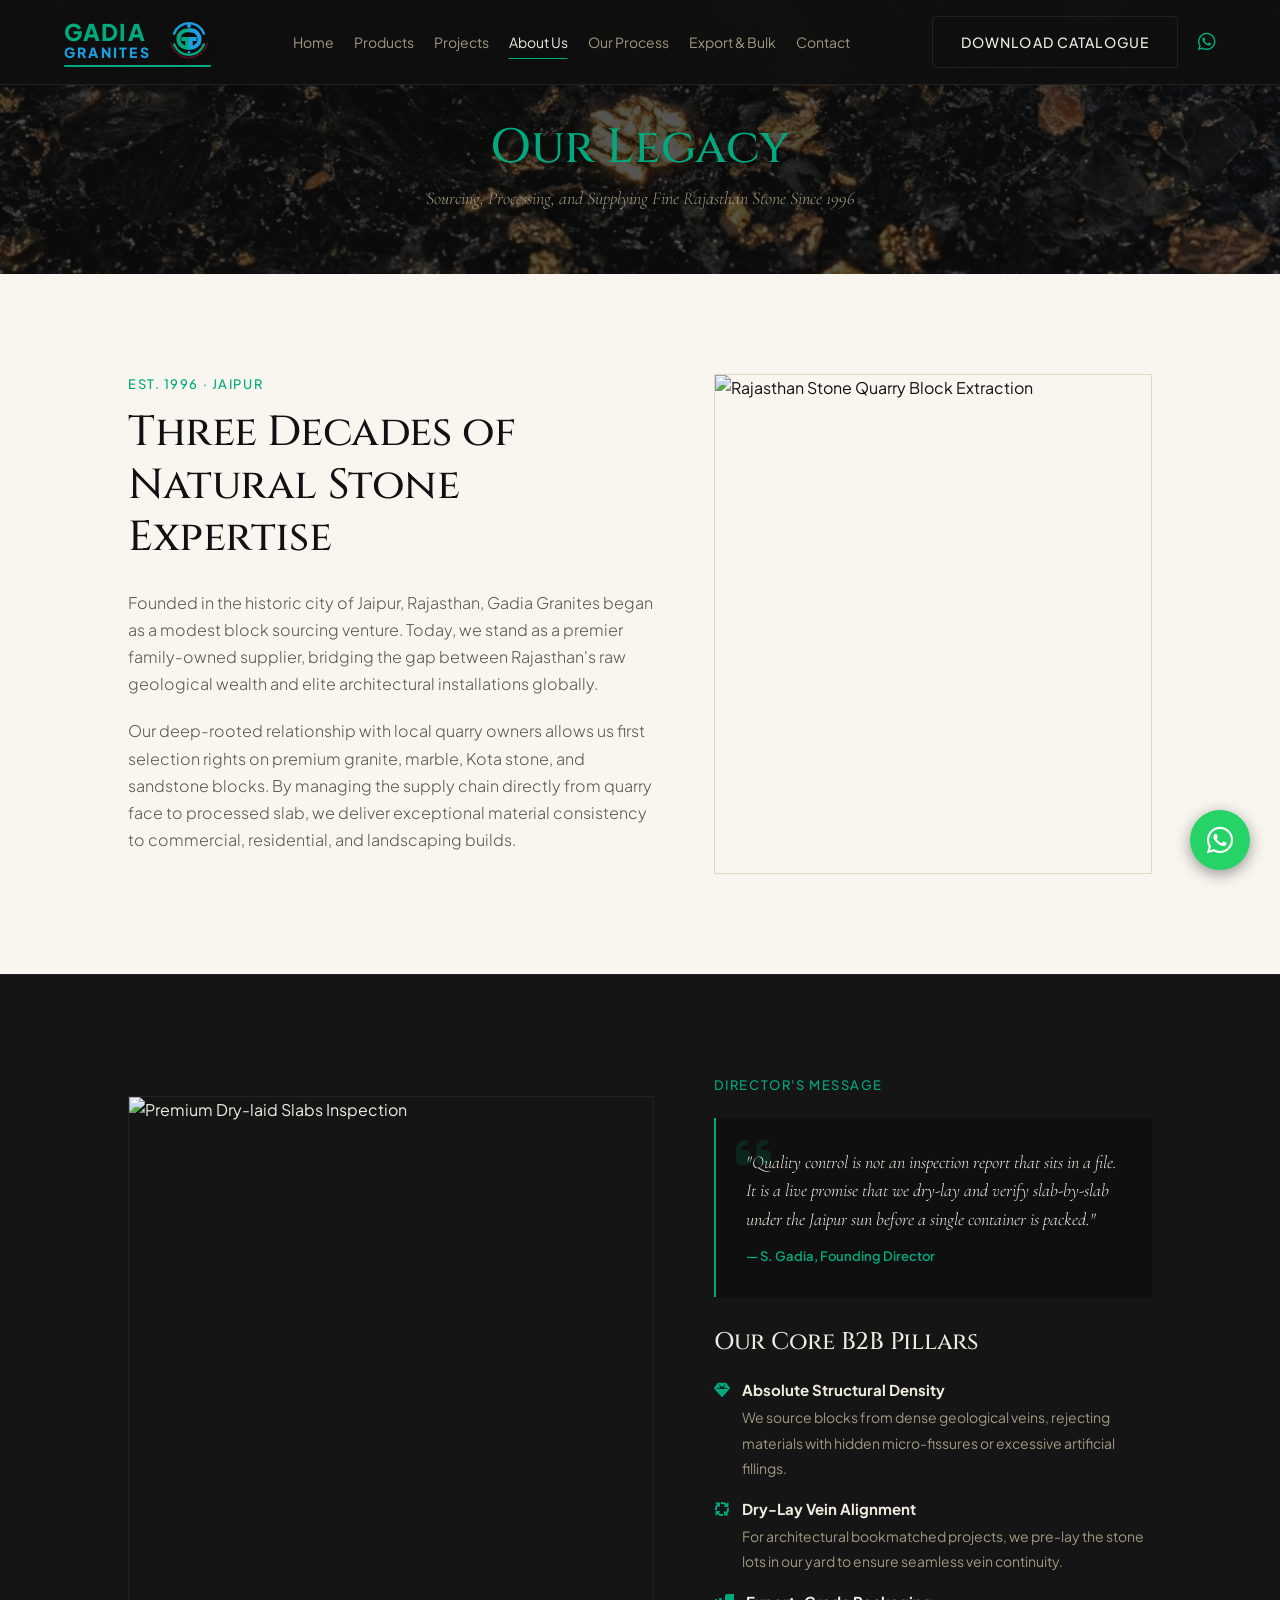
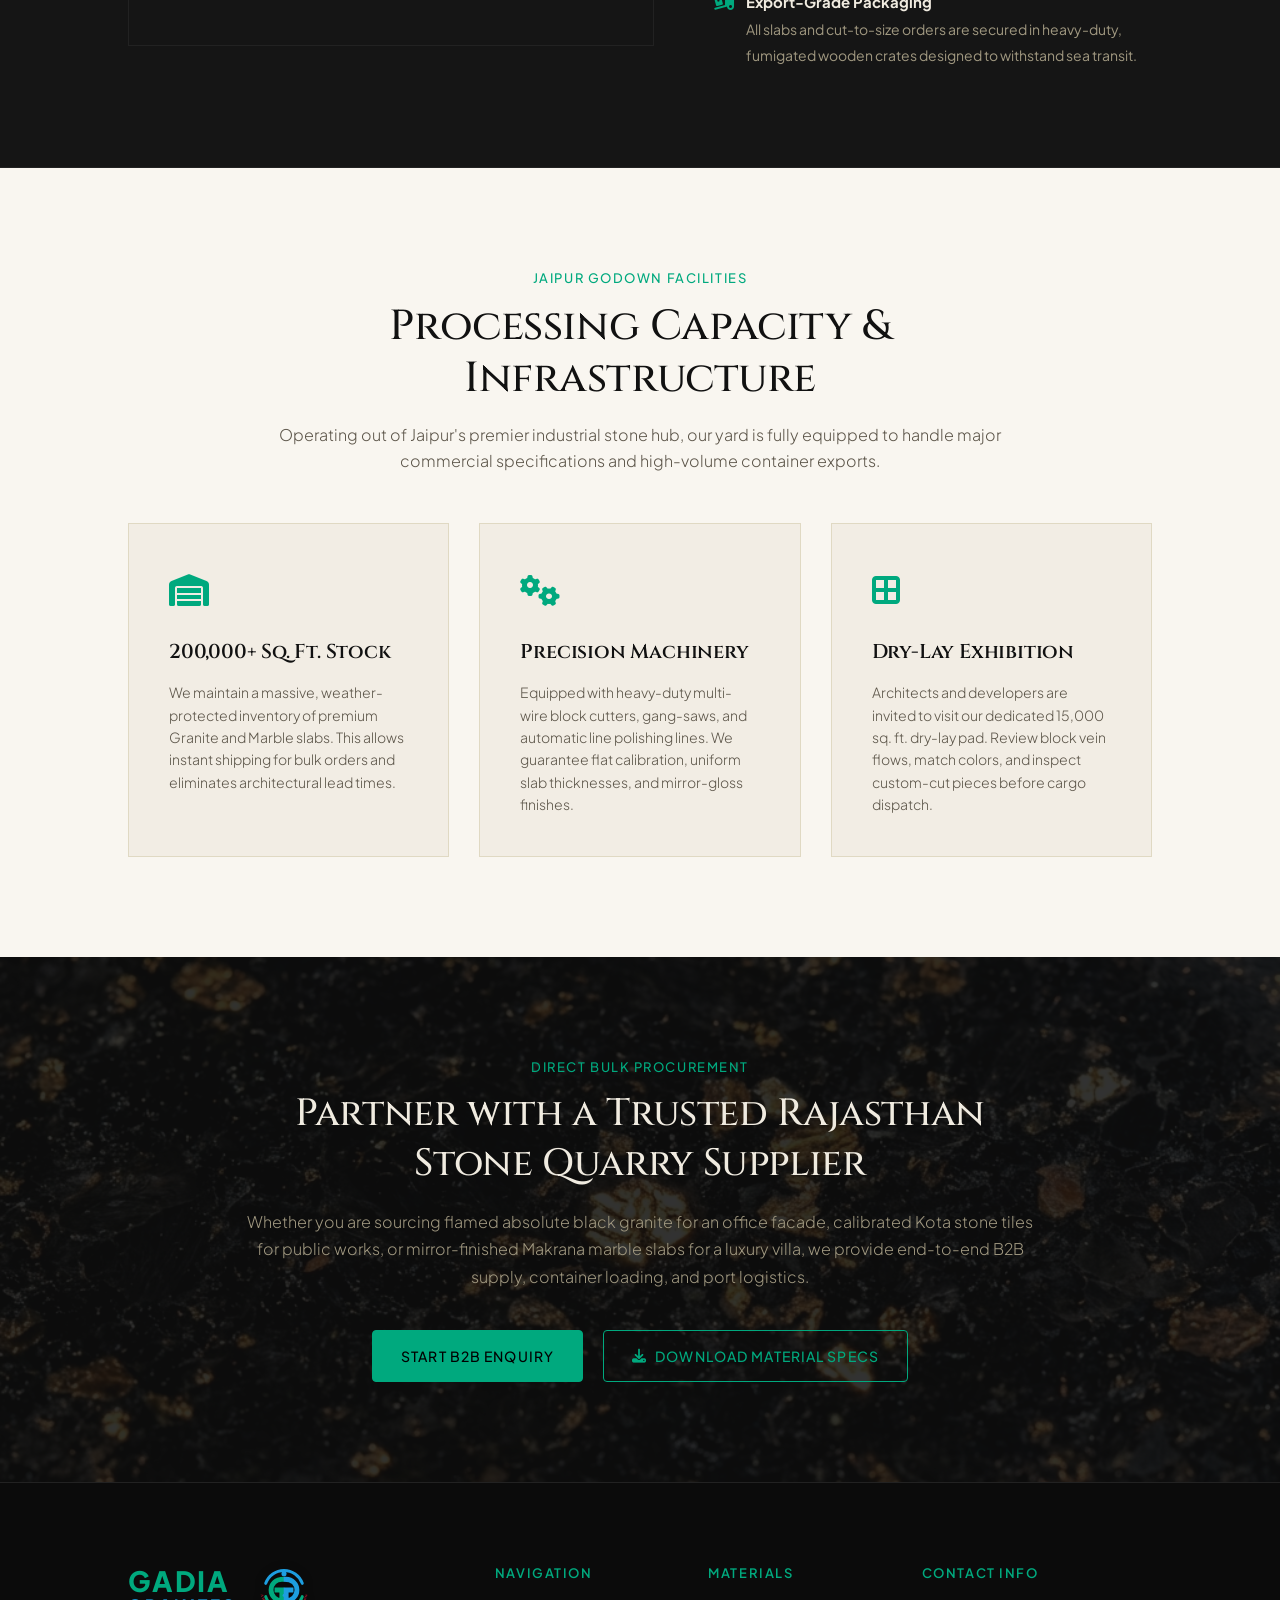
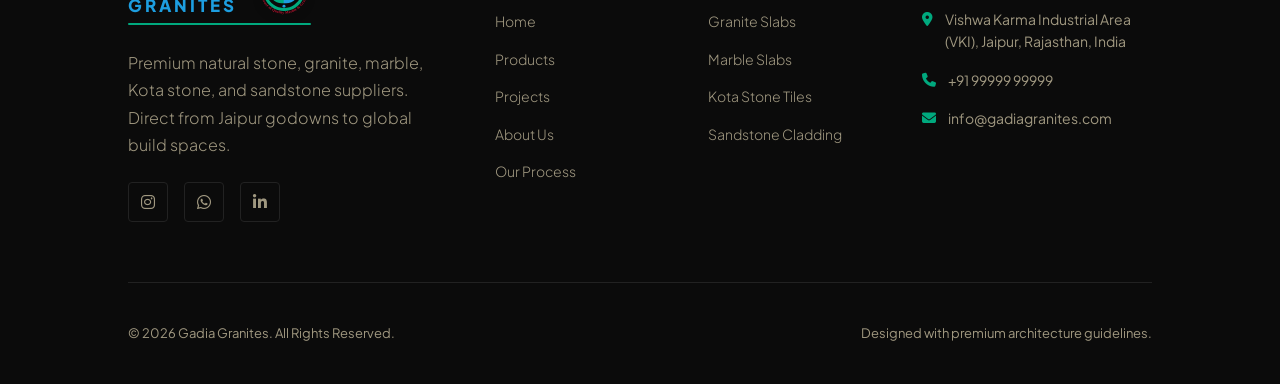
==== about.html @ 4ed7e944 "Initial commit of Gadia Granites website" ====
<!DOCTYPE html>
<html lang="en">
<head>
  <meta charset="UTF-8">
  <meta name="viewport" content="width=device-width, initial-scale=1.0">
  
  <!-- SEO Meta Tags -->
  <title>About Our Heritage & Godown Capabilities | Gadia Granites</title>
  <meta name="description" content="Established in 1996 in Jaipur, Gadia Granites is a premier natural stone supplier. Discover our core values, director's message, and extensive godown processing capabilities.">
  <meta name="keywords" content="Gadia Granites Jaipur, Rajasthan stone supplier, family owned stone business, marble godown Jaipur, stone processing gangsaw, B2B stone QC">
  
  <!-- FontAwesome for Premium Icons -->
  <link rel="stylesheet" href="https://cdnjs.cloudflare.com/ajax/libs/font-awesome/6.4.0/css/all.min.css">
  
  <!-- Custom Stylesheet -->
  <link rel="stylesheet" href="css/style-v2.css?v=6">
</head>
<body>

  <!-- ==========================================================================
     HEADER / NAVBAR
     ========================================================================== -->
  <header class="header subpage-header" id="main-header">
    <a href="index.html" class="logo-wrapper">
        <div class="logo-brand-names">
          <span class="logo-gadia">GADIA</span>
          <span class="logo-granites">GRANITES</span>
        </div>
        <img src="images/gadia-emblem.svg" alt="Gadia Granites Logo" class="logo-icon">
      </a>
    
    <nav class="nav-container">
      <ul class="nav-menu">
        <li><a href="index.html" class="nav-link">Home</a></li>
        <li><a href="products.html" class="nav-link">Products</a></li>
        <li><a href="projects.html" class="nav-link">Projects</a></li>
        <li><a href="about.html" class="nav-link active">About Us</a></li>
        <li><a href="process.html" class="nav-link">Our Process</a></li>
        <li><a href="export.html" class="nav-link">Export & Bulk</a></li>
        <li><a href="contact.html" class="nav-link">Contact</a></li>
      </ul>
    </nav>
    
    <div class="header-actions">
      <a href="assets/catalogue.pdf" download class="btn btn-ghost" id="nav-catalogue-btn">Download Catalogue</a>
      <a href="https://wa.me/919999999999?text=Hi,%20I%20have%20an%20enquiry%20about%20your%20stone%20legacy." target="_blank" class="whatsapp-header-btn" title="Chat on WhatsApp" id="nav-whatsapp-btn">
        <i class="fa-brands fa-whatsapp"></i>
      </a>
      <button class="mobile-nav-toggle" aria-label="Toggle menu" id="mobile-toggle-btn">
        <span></span>
        <span></span>
        <span></span>
      </button>
    </div>
  </header>

  <!-- Mobile Overlay Navigation -->
  <div class="mobile-nav-overlay" id="mobile-menu">
    <ul class="nav-menu">
      <li><a href="index.html" class="nav-link">Home</a></li>
      <li><a href="products.html" class="nav-link">Products</a></li>
      <li><a href="projects.html" class="nav-link">Projects</a></li>
      <li><a href="about.html" class="nav-link">About Us</a></li>
      <li><a href="process.html" class="nav-link">Our Process</a></li>
      <li><a href="export.html" class="nav-link">Export & Bulk</a></li>
      <li><a href="contact.html" class="nav-link">Contact</a></li>
      <li style="margin-top: 20px;">
        <a href="assets/catalogue.pdf" download class="btn btn-primary" style="width: auto;">Download Catalogue</a>
      </li>
    </ul>
  </div>

  <!-- ==========================================================================
     MAIN SITE BODY
     ========================================================================== -->
  <main>
    <!-- Short Hero -->
    <section class="products-hero">
      <h1>Our Legacy</h1>
      <p>Sourcing, Processing, and Supplying Fine Rajasthan Stone Since 1996</p>
    </section>

    <!-- SECTION 1: Heritage Story (Cream Theme) -->
    <div class="light-theme">
      <section class="section">
        <div class="about-grid-2col">
          <div class="reveal">
            <span class="eyebrow" style="color: var(--color-accent);">Est. 1996 · Jaipur</span>
            <h2 style="font-family: var(--font-display); font-size: 42px; font-weight: 500; margin-bottom: 24px; color: var(--color-dark-text);">Three Decades of Natural Stone Expertise</h2>
            <p style="font-size: 16px; line-height: 1.7; color: var(--color-dark-secondary-text); margin-bottom: 20px;">
              Founded in the historic city of Jaipur, Rajasthan, Gadia Granites began as a modest block sourcing venture. Today, we stand as a premier family-owned supplier, bridging the gap between Rajasthan's raw geological wealth and elite architectural installations globally.
            </p>
            <p style="font-size: 16px; line-height: 1.7; color: var(--color-dark-secondary-text); margin-bottom: 20px;">
              Our deep-rooted relationship with local quarry owners allows us first selection rights on premium granite, marble, Kota stone, and sandstone blocks. By managing the supply chain directly from quarry face to processed slab, we deliver exceptional material consistency to commercial, residential, and landscaping builds.
            </p>
          </div>
          <div class="reveal reveal-delay-2">
            <div class="about-img-container">
              <img src="https://images.unsplash.com/photo-1590069261209-f8e9b8642343?auto=format&fit=crop&w=1200&q=80" alt="Rajasthan Stone Quarry Block Extraction" class="about-hero-img">
            </div>
          </div>
        </div>
      </section>
    </div>

    <!-- SECTION 2: Director's Message & Core Values (Dark Theme) -->
    <section class="section" style="background-color: var(--color-surface); border-top: 1px solid var(--color-divider); border-bottom: 1px solid var(--color-divider);">
      <div class="about-grid-2col">
        <div class="reveal">
          <div class="about-img-container" style="border-color: var(--color-divider); height: 550px;">
            <img src="https://images.unsplash.com/photo-1600585154526-990dced4db0d?auto=format&fit=crop&w=1200&q=80" alt="Premium Dry-laid Slabs Inspection" class="about-hero-img">
          </div>
        </div>
        
        <div class="reveal reveal-delay-2" style="display: flex; flex-direction: column; justify-content: center;">
          <span class="eyebrow">Director's Message</span>
          <div class="modal-quote-card" style="background-color: var(--color-bg); border-left-color: var(--color-accent); padding: 30px; margin-top: 10px; margin-bottom: 30px;">
            <i class="fa-solid fa-quote-left" style="font-size: 40px; color: var(--color-accent); opacity: 0.15; position: absolute; top: 15px; left: 20px;"></i>
            <p class="modal-quote" style="color: var(--color-primary-text); font-size: 18px; font-family: var(--font-editorial); line-height: 1.6; margin-bottom: 12px; font-style: italic;">
              "Quality control is not an inspection report that sits in a file. It is a live promise that we dry-lay and verify slab-by-slab under the Jaipur sun before a single container is packed."
            </p>
            <div class="modal-quote-author" style="color: var(--color-accent); font-weight: 600; font-size: 13px;">— S. Gadia, Founding Director</div>
          </div>

          <h3 style="font-family: var(--font-display); font-size: 24px; font-weight: 500; margin-bottom: 20px; color: var(--color-primary-text);">Our Core B2B Pillars</h3>
          
          <ul style="list-style: none; padding: 0; margin: 0; display: flex; flex-direction: column; gap: 16px;">
            <li style="display: flex; align-items: flex-start; gap: 12px;">
              <i class="fa-solid fa-gem" style="color: var(--color-accent); font-size: 16px; margin-top: 4px;"></i>
              <div>
                <strong style="color: var(--color-primary-text); display: block; font-size: 15px; margin-bottom: 2px;">Absolute Structural Density</strong>
                <span style="color: var(--color-secondary-text); font-size: 14px;">We source blocks from dense geological veins, rejecting materials with hidden micro-fissures or excessive artificial fillings.</span>
              </div>
            </li>
            <li style="display: flex; align-items: flex-start; gap: 12px;">
              <i class="fa-solid fa-arrows-spin" style="color: var(--color-accent); font-size: 16px; margin-top: 4px;"></i>
              <div>
                <strong style="color: var(--color-primary-text); display: block; font-size: 15px; margin-bottom: 2px;">Dry-Lay Vein Alignment</strong>
                <span style="color: var(--color-secondary-text); font-size: 14px;">For architectural bookmatched projects, we pre-lay the stone lots in our yard to ensure seamless vein continuity.</span>
              </div>
            </li>
            <li style="display: flex; align-items: flex-start; gap: 12px;">
              <i class="fa-solid fa-truck-ramp-box" style="color: var(--color-accent); font-size: 16px; margin-top: 4px;"></i>
              <div>
                <strong style="color: var(--color-primary-text); display: block; font-size: 15px; margin-bottom: 2px;">Export-Grade Packaging</strong>
                <span style="color: var(--color-secondary-text); font-size: 14px;">All slabs and cut-to-size orders are secured in heavy-duty, fumigated wooden crates designed to withstand sea transit.</span>
              </div>
            </li>
          </ul>
        </div>
      </div>
    </section>

    <!-- SECTION 3: Godown & Processing Capabilities (Cream Theme) -->
    <div class="light-theme">
      <section class="section">
        <div style="text-align: center; max-width: 800px; margin: 0 auto 50px auto;" class="reveal">
          <span class="eyebrow" style="color: var(--color-accent);">Jaipur Godown Facilities</span>
          <h2 style="font-family: var(--font-display); font-size: 42px; font-weight: 500; color: var(--color-dark-text); margin-bottom: 16px;">Processing Capacity & Infrastructure</h2>
          <p style="font-size: 16px; color: var(--color-dark-secondary-text); line-height: 1.6;">
            Operating out of Jaipur's premier industrial stone hub, our yard is fully equipped to handle major commercial specifications and high-volume container exports.
          </p>
        </div>

        <div class="about-godown-grid">
          <!-- Card 1: Slab Inventory -->
          <div class="about-godown-card reveal">
            <div class="card-icon"><i class="fa-solid fa-warehouse"></i></div>
            <h3>200,000+ Sq. Ft. Stock</h3>
            <p>
              We maintain a massive, weather-protected inventory of premium Granite and Marble slabs. This allows instant shipping for bulk orders and eliminates architectural lead times.
            </p>
          </div>

          <!-- Card 2: Processing Yard -->
          <div class="about-godown-card reveal reveal-delay-2">
            <div class="card-icon"><i class="fa-solid fa-gears"></i></div>
            <h3>Precision Machinery</h3>
            <p>
              Equipped with heavy-duty multi-wire block cutters, gang-saws, and automatic line polishing lines. We guarantee flat calibration, uniform slab thicknesses, and mirror-gloss finishes.
            </p>
          </div>

          <!-- Card 3: Dry Lay Exhibition -->
          <div class="about-godown-card reveal reveal-delay-3">
            <div class="card-icon"><i class="fa-solid fa-border-all"></i></div>
            <h3>Dry-Lay Exhibition</h3>
            <p>
              Architects and developers are invited to visit our dedicated 15,000 sq. ft. dry-lay pad. Review block vein flows, match colors, and inspect custom-cut pieces before cargo dispatch.
            </p>
          </div>
        </div>
      </section>
    </div>

    <!-- SECTION 4: B2B Global Supply & CTA (Dark Theme) -->
    <section class="section" style="background-color: var(--color-bg); position: relative; overflow: hidden; padding: 100px 10%;">
      <div style="position: absolute; top: 0; left: 0; width: 100%; height: 100%; background: url('images/hero_bg.png') no-repeat center center/cover; opacity: 0.15; pointer-events: none; z-index: 1;"></div>
      
      <div style="position: relative; z-index: 2; text-align: center; max-width: 800px; margin: 0 auto;" class="reveal">
        <span class="eyebrow">Direct Bulk Procurement</span>
        <h2 style="font-family: var(--font-display); font-size: 38px; font-weight: 500; color: var(--color-primary-text); margin-bottom: 20px; line-height: 1.3;">Partner with a Trusted Rajasthan Stone Quarry Supplier</h2>
        <p style="color: var(--color-secondary-text); font-size: 16px; line-height: 1.7; margin-bottom: 40px;">
          Whether you are sourcing flamed absolute black granite for an office facade, calibrated Kota stone tiles for public works, or mirror-finished Makrana marble slabs for a luxury villa, we provide end-to-end B2B supply, container loading, and port logistics.
        </p>
        
        <div style="display: flex; justify-content: center; gap: 20px; flex-wrap: wrap;">
          <a href="contact.html" class="btn btn-primary">Start B2B Enquiry</a>
          <a href="assets/catalogue.pdf" download class="btn btn-secondary">
            <i class="fa-solid fa-download" style="margin-right: 8px;"></i> Download Material Specs
          </a>
        </div>
      </div>
    </section>
  </main>

  <!-- ==========================================================================
     FOOTER
     ========================================================================== -->
  <footer class="footer" id="main-footer">
    <div class="footer-grid">
      <div class="footer-about">
        <a href="index.html" class="logo-wrapper">
            <div class="logo-brand-names">
              <span class="logo-gadia">GADIA</span>
              <span class="logo-granites">GRANITES</span>
            </div>
            <img src="images/gadia-emblem.svg" alt="Gadia Granites Logo" class="logo-icon">
          </a>
        <p>Premium natural stone, granite, marble, Kota stone, and sandstone suppliers. Direct from Jaipur godowns to global build spaces.</p>
        <div class="social-links">
          <a href="#" class="social-link" aria-label="Instagram"><i class="fa-brands fa-instagram"></i></a>
          <a href="https://wa.me/919999999999" target="_blank" class="social-link" aria-label="WhatsApp"><i class="fa-brands fa-whatsapp"></i></a>
          <a href="#" class="social-link" aria-label="LinkedIn"><i class="fa-brands fa-linkedin-in"></i></a>
        </div>
      </div>
      
      <div class="footer-col">
        <h4>Navigation</h4>
        <ul class="footer-links">
          <li><a href="index.html">Home</a></li>
          <li><a href="products.html">Products</a></li>
          <li><a href="projects.html">Projects</a></li>
          <li><a href="about.html">About Us</a></li>
          <li><a href="process.html">Our Process</a></li>
        </ul>
      </div>
      
      <div class="footer-col">
        <h4>Materials</h4>
        <ul class="footer-links">
          <li><a href="products.html?material=Granite">Granite Slabs</a></li>
          <li><a href="products.html?material=Marble">Marble Slabs</a></li>
          <li><a href="products.html?material=Kota%20Stone">Kota Stone Tiles</a></li>
          <li><a href="products.html?material=Sandstone">Sandstone Cladding</a></li>
        </ul>
      </div>
      
      <div class="footer-col">
        <h4>Contact Info</h4>
        <div class="footer-contact-info">
          <div class="footer-contact-item">
            <i class="fa-solid fa-location-dot"></i>
            <span>Vishwa Karma Industrial Area (VKI), Jaipur, Rajasthan, India</span>
          </div>
          <div class="footer-contact-item">
            <i class="fa-solid fa-phone"></i>
            <span>+91 99999 99999</span>
          </div>
          <div class="footer-contact-item">
            <i class="fa-solid fa-envelope"></i>
            <span>info@gadiagranites.com</span>
          </div>
        </div>
      </div>
    </div>
    
    <div class="footer-bottom">
      <span>© 2026 Gadia Granites. All Rights Reserved.</span>
      <span>Designed with premium architecture guidelines.</span>
    </div>
  </footer>

  <!-- ==========================================================================
     FLOATING WHATSAPP BUTTON
     ========================================================================== -->
  <a href="https://wa.me/919999999999?text=Hi,%20I%20have%20an%20enquiry%20about%20your%20stone%20legacy." target="_blank" class="whatsapp-float" id="whatsapp-floating-btn">
    <div class="whatsapp-float-content">
      <i class="fa-brands fa-whatsapp"></i>
      <span class="whatsapp-text">Chat with Us</span>
    </div>
  </a>

  <!-- Link Scripts -->
  <script src="js/main.js"></script>
</body>
</html>
---- css/style-v2.css ----
@import url('https://fonts.googleapis.com/css2?family=Cinzel:wght@400;500;600;700&family=Cormorant+Garamond:ital,wght@0,300;0,400;0,500;1,300;1,400&family=Plus+Jakarta+Sans:wght@300;400;500;600;700&display=swap');

/* ==========================================================================
   CSS CUSTOM VARIABLES & RESET
   ========================================================================== */
:root {
  --color-bg: #0f0f0f;
  --color-surface: #151515;
  --color-primary-text: #f0ebe0;
  --color-secondary-text: #a09880;
  --color-accent: #00A97E; /* Brand Emerald Green */
  --color-accent-hover: #1D9EE0; /* Brand Sky Blue */
  --color-brand-green: #00A97E;
  --color-brand-blue: #1D9EE0;
  --color-brand-red: #C41230;
  --color-divider: #222222;
  --color-whatsapp: #25D366;
  
  /* Cream Light Theme Colors */
  --color-light-bg: #f9f6f0;
  --color-light-surface: #f2ede4;
  --color-dark-text: #111111;
  --color-dark-secondary-text: #5c5549;
  --color-light-divider: #e0d9c3;
  
  --font-display: 'Cinzel', serif;
  --font-body: 'Plus Jakarta Sans', system-ui, -apple-system, sans-serif;
  --font-editorial: 'Cormorant Garamond', serif;
  
  --transition-smooth: all 0.6s cubic-bezier(0.16, 1, 0.3, 1);
  --transition-fast: all 0.2s ease-out;
  
  --container-padding: 5% 10%;
  --container-padding-mobile: 5% 5%;
}

/* Scroll Progress Bar */
.scroll-progress-bar {
  position: fixed;
  top: 0;
  left: 0;
  height: 3px;
  background-color: var(--color-accent);
  width: 0%;
  z-index: 2000;
  transition: width 0.1s ease-out;
}

/* ==========================================================================
   THEME STYLES (ALTERNATING DARK & CREAM)
   ========================================================================== */
.light-theme {
  background-color: var(--color-light-bg);
  color: var(--color-dark-text);
}

.light-theme h1, 
.light-theme h2, 
.light-theme h3, 
.light-theme h4 {
  color: var(--color-dark-text);
}

.light-theme p {
  color: var(--color-dark-secondary-text);
}

.light-theme .divider-hr {
  background-color: var(--color-light-divider);
}

.light-theme .gold-hr {
  background-color: var(--color-accent);
  opacity: 0.5;
}

.light-theme .btn-ghost {
  color: var(--color-dark-text) !important;
  border-color: var(--color-light-divider) !important;
  background-color: transparent !important;
}

.light-theme .btn-ghost:hover {
  border-color: var(--color-accent) !important;
  color: #000 !important;
  background-color: var(--color-accent) !important;
}

.light-theme .back-btn {
  color: var(--color-dark-text) !important;
}

.light-theme .back-btn:hover {
  color: var(--color-accent) !important;
}

/* Light Theme Component Specific Adaptations */
.light-theme .why-us-grid {
  border-color: var(--color-light-divider);
}

.light-theme .why-us-card {
  border-right-color: var(--color-light-divider);
}

.light-theme .why-us-card h3 {
  color: var(--color-dark-text);
}

.light-theme .why-us-card p {
  color: var(--color-dark-secondary-text);
}

.light-theme .why-us-card:hover {
  background-color: rgba(201, 168, 76, 0.04);
}

.light-theme .process-timeline::before {
  background-color: var(--color-light-divider);
}

.light-theme .step-number {
  border-color: var(--color-light-divider);
  background-color: var(--color-light-bg);
  color: var(--color-dark-secondary-text);
}

.light-theme .process-step:hover .step-number {
  background-color: var(--color-accent);
  border-color: var(--color-accent);
  color: #000;
}

.light-theme .process-step h3 {
  color: var(--color-dark-text);
}

.light-theme .process-step p {
  color: var(--color-dark-secondary-text);
}

.light-theme .testimonial-card {
  border-left-color: var(--color-light-divider);
}

.light-theme .testimonial-text {
  color: var(--color-dark-text);
}

.light-theme .testimonial-role {
  color: var(--color-dark-secondary-text);
}

* {
  box-sizing: border-box;
  margin: 0;
  padding: 0;
}

html {
  scroll-behavior: smooth;
  background-color: var(--color-bg);
  color: var(--color-primary-text);
  font-family: var(--font-body);
  -webkit-font-smoothing: antialiased;
  -moz-osx-font-smoothing: grayscale;
}

body {
  overflow-x: hidden;
  line-height: 1.6;
}

/* ==========================================================================
   TYPOGRAPHY
   ========================================================================== */
h1, h2, h3, h4, h5, h6 {
  font-family: var(--font-display);
  font-weight: 600;
  letter-spacing: -0.01em;
  color: var(--color-primary-text);
}

h1 {
  font-size: 64px;
  line-height: 1.15;
}

h2 {
  font-size: 42px;
  line-height: 1.25;
}

h3 {
  font-size: 28px;
  line-height: 1.3;
}

p {
  color: var(--color-secondary-text);
  font-size: 16px;
  font-weight: 300;
  line-height: 1.7;
}

a {
  color: inherit;
  text-decoration: none;
  transition: var(--transition-fast);
}

.eyebrow {
  font-family: var(--font-body);
  font-size: 13px;
  font-weight: 500;
  color: var(--color-accent);
  text-transform: uppercase;
  letter-spacing: 0.12em;
  display: block;
  margin-bottom: 12px;
}

.gold-hr {
  border: 0;
  height: 1px;
  background-color: var(--color-accent);
  opacity: 0.3;
  margin: 40px 0;
}

.divider-hr {
  border: 0;
  height: 1px;
  background-color: var(--color-divider);
  margin: 60px 0;
}

/* ==========================================================================
   LAYOUT UTILITIES
   ========================================================================== */
.section {
  padding: 100px 10%;
  position: relative;
}

.container-flex-center {
  display: flex;
  align-items: center;
  justify-content: center;
}

/* ==========================================================================
   GLOBAL COMPONENTS
   ========================================================================== */

/* Buttons */
.btn {
  display: inline-flex;
  align-items: center;
  justify-content: center;
  padding: 14px 28px;
  font-family: var(--font-body);
  font-size: 14px;
  font-weight: 500;
  text-transform: uppercase;
  letter-spacing: 0.08em;
  border-radius: 4px;
  cursor: pointer;
  transition: var(--transition-smooth);
}

.btn-primary {
  background-color: var(--color-accent);
  color: #000;
  border: 1px solid var(--color-accent);
}

.btn-primary:hover {
  background-color: var(--color-accent-hover);
  border-color: var(--color-accent-hover);
  transform: translateY(-2px);
  box-shadow: 0 8px 20px rgba(201, 168, 76, 0.25);
}

.btn-secondary {
  background-color: transparent;
  color: var(--color-accent);
  border: 1px solid var(--color-accent);
}

.btn-secondary:hover {
  background-color: rgba(201, 168, 76, 0.08);
  transform: translateY(-2px);
}

.btn-ghost {
  background-color: transparent;
  color: var(--color-primary-text);
  border: 1px solid var(--color-divider);
}

.btn-ghost:hover {
  border-color: var(--color-accent);
  color: var(--color-accent);
}

/* Navbar */
.header {
  position: fixed;
  top: 0;
  left: 0;
  width: 100%;
  z-index: 1000;
  padding: 24px 10%;
  transition: var(--transition-smooth);
  display: flex;
  align-items: center;
  justify-content: space-between;
}

.header.scrolled,
.header.subpage-header {
  padding: 16px 10%;
  background-color: rgba(15, 15, 15, 0.95);
  backdrop-filter: blur(20px);
  -webkit-backdrop-filter: blur(20px);
  border-bottom: 1px solid var(--color-divider);
}

.logo-wrapper {
  display: flex;
  align-items: center;
  gap: 16px;
  text-decoration: none;
  position: relative;
  padding-bottom: 6px;
  transition: transform 0.3s ease;
}

.logo-wrapper:hover {
  transform: scale(1.02);
}

.logo-brand-names {
  display: flex;
  flex-direction: column;
  line-height: 1.0;
  text-align: left;
}

.logo-gadia {
  font-family: var(--font-body);
  font-size: 23px;
  font-weight: 800;
  color: #00A97E; /* Green from logo */
  letter-spacing: 0.05em;
}

.logo-granites {
  font-family: var(--font-body);
  font-size: 14px;
  font-weight: 800;
  color: #1D9EE0; /* Blue from logo */
  letter-spacing: 0.16em;
  margin-top: 2px;
}

.logo-emblem-group {
  display: flex;
  flex-direction: column;
  align-items: center;
  gap: 1px;
}

.logo-icon {
  width: 44px;
  height: 44px;
  object-fit: contain;
  filter: drop-shadow(0 2px 6px rgba(0, 0, 0, 0.15));
  transition: transform 0.8s cubic-bezier(0.16, 1, 0.3, 1);
}

.logo-wrapper:hover .logo-icon {
  transform: rotate(360deg);
}

.logo-director {
  font-family: var(--font-body);
  font-size: 8px;
  font-weight: 600;
  color: var(--color-primary-text);
  opacity: 0.75;
  white-space: nowrap;
  letter-spacing: 0.02em;
}

/* Bottom green bar under the entire logo layout */
.logo-wrapper::after {
  content: '';
  position: absolute;
  bottom: 0;
  left: 0;
  width: 100%;
  height: 2.5px;
  background-color: #00A97E; /* Green */
  border-radius: 2px;
  transform: scaleX(1);
  transform-origin: left;
  transition: background-color 0.3s ease;
}

.logo-wrapper:hover::after {
  background-color: #1D9EE0; /* Blue on hover */
}



.nav-menu {
  display: flex;
  list-style: none;
  gap: 32px;
}

.nav-link {
  font-family: var(--font-body);
  font-size: 14px;
  font-weight: 400;
  color: var(--color-secondary-text);
  position: relative;
  padding: 8px 0;
  white-space: nowrap;
}

.nav-link:hover, .nav-link.active {
  color: var(--color-primary-text);
}

.nav-link::after {
  content: '';
  position: absolute;
  bottom: 0;
  left: 50%;
  width: 0;
  height: 1px;
  background-color: var(--color-accent);
  transition: var(--transition-smooth);
  transform: translateX(-50%);
}

.nav-link:hover::after, .nav-link.active::after {
  width: 100%;
}

.header-actions {
  display: flex;
  align-items: center;
  gap: 20px;
}

.whatsapp-header-btn {
  background: none;
  border: none;
  color: var(--color-accent);
  font-size: 20px;
  cursor: pointer;
  display: flex;
  align-items: center;
  transition: var(--transition-fast);
}

.whatsapp-header-btn:hover {
  color: var(--color-accent-hover);
  transform: scale(1.08);
}

/* Mobile Nav Toggle */
.mobile-nav-toggle {
  display: none;
  background: none;
  border: none;
  cursor: pointer;
  flex-direction: column;
  gap: 6px;
  z-index: 1100;
}

.mobile-nav-toggle span {
  display: block;
  width: 25px;
  height: 2px;
  background-color: var(--color-primary-text);
  transition: var(--transition-smooth);
}

/* Mobile Menu Overlay */
.mobile-nav-overlay {
  position: fixed;
  top: 0;
  left: 0;
  width: 100%;
  height: 100vh;
  background-color: var(--color-bg);
  z-index: 1050;
  display: flex;
  flex-direction: column;
  justify-content: center;
  align-items: center;
  opacity: 0;
  visibility: hidden;
  transition: var(--transition-smooth);
}

.mobile-nav-overlay.open {
  opacity: 1;
  visibility: visible;
}

.mobile-nav-overlay .nav-menu {
  display: flex !important;
  flex-direction: column;
  align-items: center;
  gap: 40px;
}

.mobile-nav-overlay .nav-link {
  font-size: 24px;
  font-family: var(--font-display);
}

/* Hamburger Active State */
.mobile-nav-toggle.open span:nth-child(1) {
  transform: translateY(8px) rotate(45deg);
}

.mobile-nav-toggle.open span:nth-child(2) {
  opacity: 0;
}

.mobile-nav-toggle.open span:nth-child(3) {
  transform: translateY(-8px) rotate(-45deg);
}

/* Floating WhatsApp Button */
.whatsapp-float {
  position: fixed;
  bottom: 30px;
  right: 30px;
  background-color: var(--color-whatsapp);
  color: white;
  width: 60px;
  height: 60px;
  border-radius: 50%;
  display: flex;
  align-items: center;
  justify-content: center;
  box-shadow: 0 4px 15px rgba(0, 0, 0, 0.4);
  z-index: 999;
  overflow: hidden;
  transition: var(--transition-smooth);
  text-decoration: none;
}

.whatsapp-float-content {
  display: flex;
  align-items: center;
  justify-content: center;
  width: 100%;
  height: 100%;
  position: relative;
}

.whatsapp-float i {
  font-size: 30px;
  transition: var(--transition-smooth);
}

.whatsapp-text {
  font-family: var(--font-body);
  font-size: 14px;
  font-weight: 500;
  white-space: nowrap;
  max-width: 0;
  opacity: 0;
  overflow: hidden;
  transition: var(--transition-smooth);
  margin-left: 0;
}

.whatsapp-float:hover {
  width: 180px;
  border-radius: 30px;
  padding: 0 20px;
}

.whatsapp-float:hover .whatsapp-text {
  max-width: 120px;
  opacity: 1;
  margin-left: 10px;
}

/* Footer */
.footer {
  background-color: #0b0b0b;
  border-top: 1px solid var(--color-divider);
  padding: 80px 10% 40px 10%;
}

.footer-grid {
  display: grid;
  grid-template-columns: 2fr 1fr 1fr 1.5fr;
  gap: 60px;
  margin-bottom: 60px;
}

.footer-about .logo-wrapper {
  margin-bottom: 24px;
  display: inline-flex;
  gap: 20px;
  padding-bottom: 8px;
}

.footer-about .logo-gadia {
  font-size: 28px;
}

.footer-about .logo-granites {
  font-size: 17px;
  letter-spacing: 0.18em;
}

.footer-about .logo-icon {
  width: 54px;
  height: 54px;
}

.footer-about .logo-director {
  font-size: 10px;
}


.footer-about p {
  margin-bottom: 24px;
  max-width: 320px;
}

.social-links {
  display: flex;
  gap: 16px;
}

.social-link {
  width: 40px;
  height: 40px;
  border: 1px solid var(--color-divider);
  border-radius: 4px;
  display: flex;
  align-items: center;
  justify-content: center;
  color: var(--color-secondary-text);
  transition: var(--transition-fast);
}

.social-link:hover {
  border-color: var(--color-accent);
  color: var(--color-accent);
  transform: translateY(-2px);
}

.footer-col h4 {
  font-family: var(--font-body);
  text-transform: uppercase;
  font-size: 13px;
  letter-spacing: 0.12em;
  color: var(--color-accent);
  margin-bottom: 24px;
  font-weight: 600;
}

.footer-links {
  list-style: none;
  display: flex;
  flex-direction: column;
  gap: 12px;
}

.footer-links a {
  color: var(--color-secondary-text);
  font-size: 14px;
  font-weight: 300;
}

.footer-links a:hover {
  color: var(--color-primary-text);
  padding-left: 4px;
}

.footer-contact-info {
  display: flex;
  flex-direction: column;
  gap: 16px;
}

.footer-contact-item {
  display: flex;
  gap: 12px;
  font-size: 14px;
  color: var(--color-secondary-text);
}

.footer-contact-item i {
  color: var(--color-accent);
  margin-top: 4px;
}

.footer-bottom {
  display: flex;
  justify-content: space-between;
  align-items: center;
  padding-top: 40px;
  border-top: 1px solid var(--color-divider);
  font-size: 13px;
  color: var(--color-secondary-text);
}

/* ==========================================================================
   HOMEPAGE LAYOUT SECTIONS
   ========================================================================== */

/* Section A - Hero */
.hero {
  height: 100vh;
  position: relative;
  overflow: hidden;
  background-color: #0f0f0f;
  display: flex;
  flex-direction: column;
  justify-content: center;
  padding: 0 10% 120px 10%; /* Bottom padding prevents content overlap with absolute positioned stats */
  z-index: 1;
}

.hero::before {
  content: '';
  position: absolute;
  top: 0;
  left: 0;
  width: 100%;
  height: 100%;
  background: rgba(15, 15, 15, 0.7);
  z-index: -2;
}

.hero-texture-panning {
  position: absolute;
  top: -10%;
  left: -10%;
  width: 120%;
  height: 120%;
  background: url('../images/hero_bg.png') no-repeat center center/cover;
  z-index: -3;
  will-change: transform;
  transform: translate3d(0, 0, 0) scale(1.1);
  transition: transform 0.4s cubic-bezier(0.16, 1, 0.3, 1);
}

.hero-shine-overlay {
  position: absolute;
  top: 0;
  left: 0;
  width: 100%;
  height: 100%;
  z-index: -1;
  pointer-events: none;
  mix-blend-mode: color-dodge;
  background: radial-gradient(circle at 50% 50%, rgba(255, 255, 255, 0.08) 0%, rgba(255, 255, 255, 0) 60%);
  transition: background 0.4s cubic-bezier(0.16, 1, 0.3, 1);
}

.hero-content {
  max-width: 800px;
  margin-top: 60px;
}

.hero-content h1 {
  margin-bottom: 24px;
  white-space: pre-line;
}

.hero-content p {
  font-size: 18px;
  max-width: 600px;
  margin-bottom: 40px;
  color: var(--color-secondary-text);
}

.hero-actions {
  display: flex;
  gap: 20px;
}

/* Shorter height responsive support to prevent overlaps */
@media (max-height: 780px) {
  .hero {
    padding-bottom: 110px;
  }
  .hero-content {
    margin-top: 40px;
  }
  .hero-content h1 {
    font-size: 48px;
    margin-bottom: 16px;
  }
  .hero-content p {
    font-size: 16px;
    margin-bottom: 24px;
    max-width: 520px;
  }
}

/* Stats Strip */
.hero-stats {
  position: absolute;
  bottom: 0;
  left: 0;
  width: 100%;
  background: rgba(26, 26, 26, 0.85);
  backdrop-filter: blur(10px);
  -webkit-backdrop-filter: blur(10px);
  border-top: 1px solid var(--color-divider);
  display: grid;
  grid-template-columns: repeat(4, 1fr);
  padding: 24px 10%;
  text-align: center;
}

.stat-item {
  border-right: 1px solid var(--color-divider);
}

.stat-item:last-child {
  border-right: none;
}

.stat-number {
  font-family: var(--font-display);
  font-size: 24px;
  color: var(--color-accent);
  font-weight: 600;
  margin-bottom: 4px;
}

.stat-label {
  font-size: 13px;
  text-transform: uppercase;
  letter-spacing: 0.1em;
  color: var(--color-secondary-text);
}

/* Section B - Material Categories */
.section-header {
  margin-bottom: 60px;
  max-width: 600px;
}

.section-header h2 {
  font-size: 42px;
  letter-spacing: -0.01em;
  margin-top: 10px;
}

.materials-grid {
  display: grid;
  grid-template-columns: repeat(4, 1fr);
  gap: 24px;
}

.material-card {
  position: relative;
  height: 500px;
  border-radius: 0;
  overflow: hidden;
  display: flex;
  flex-direction: column;
  justify-content: flex-end;
  padding: 40px 30px;
  cursor: pointer;
  transition: var(--transition-smooth);
  border: none;
}

.material-card-bg {
  position: absolute;
  top: 0;
  left: 0;
  width: 100%;
  height: 100%;
  background-size: cover;
  background-position: center;
  transition: var(--transition-smooth);
  z-index: -2;
}

.material-card::before {
  content: '';
  position: absolute;
  top: 0;
  left: 0;
  width: 100%;
  height: 100%;
  background: linear-gradient(to top, rgba(15,15,15,0.95) 0%, rgba(15,15,15,0.5) 60%, rgba(15,15,15,0.1) 100%);
  transition: var(--transition-smooth);
  z-index: -1;
}

.material-card h3 {
  font-family: var(--font-display);
  font-size: 26px;
  font-weight: 500;
  margin-bottom: 8px;
  transition: var(--transition-smooth);
  color: var(--color-primary-text);
}

.material-card p {
  font-size: 14px;
  margin-bottom: 24px;
  color: var(--color-secondary-text);
  line-height: 1.5;
}

.material-card .explore-link {
  color: var(--color-accent);
  font-family: var(--font-body);
  font-size: 12px;
  font-weight: 600;
  letter-spacing: 0.12em;
  text-transform: uppercase;
  display: flex;
  align-items: center;
  gap: 8px;
  transition: var(--transition-fast);
}

.material-card::after {
  content: '';
  position: absolute;
  bottom: 0;
  left: 0;
  width: 0;
  height: 2px;
  background-color: var(--color-accent);
  transition: var(--transition-smooth);
}

.material-card:hover {
  transform: translateY(-4px);
  box-shadow: 0 20px 40px rgba(0, 0, 0, 0.6);
}

.material-card:hover::after {
  width: 100%;
}

.material-card:hover .material-card-bg {
  transform: scale(1.06);
  filter: brightness(1.05);
}

.material-card:hover h3 {
  color: var(--color-accent);
}

/* Section C - Featured Projects */
.projects-grid {
  display: grid;
  grid-template-columns: repeat(3, 1fr);
  gap: 40px;
  align-items: start;
}

.project-card {
  position: relative;
  border-radius: 0;
  overflow: hidden;
  display: flex;
  flex-direction: column;
  justify-content: flex-end;
  cursor: pointer;
  border: none;
  transition: var(--transition-smooth);
}

/* Variable heights for masonry look */
.project-card.h-tall { height: 600px; }
.project-card.h-medium { height: 480px; }
.project-card.h-short { height: 380px; }

.project-card-bg {
  position: absolute;
  top: 0;
  left: 0;
  width: 100%;
  height: 100%;
  background-size: cover;
  background-position: center;
  transition: var(--transition-smooth);
  z-index: -2;
}

.project-card::before {
  content: '';
  position: absolute;
  top: 0;
  left: 0;
  width: 100%;
  height: 100%;
  background: linear-gradient(to top, rgba(15,15,15,0.95) 0%, rgba(15,15,15,0.4) 60%, rgba(15,15,15,0) 100%);
  transition: var(--transition-smooth);
  z-index: -1;
}

.project-info {
  padding: 35px;
  width: 100%;
  transform: translateY(10px);
  transition: var(--transition-smooth);
}

.project-tag {
  font-family: var(--font-body);
  font-size: 11px;
  font-weight: 600;
  color: var(--color-accent);
  text-transform: uppercase;
  letter-spacing: 0.15em;
  margin-bottom: 12px;
  display: block;
}

.project-card h3 {
  font-size: 28px;
  font-weight: 500;
  margin-bottom: 8px;
  font-family: var(--font-display);
}

.project-meta {
  font-family: var(--font-editorial);
  font-style: italic;
  font-size: 16px;
  color: var(--color-secondary-text);
  margin-top: 6px;
}

.project-card:hover {
  transform: translateY(-4px);
  box-shadow: 0 20px 40px rgba(0, 0, 0, 0.5);
}

.project-card:hover .project-card-bg {
  transform: scale(1.05);
}

.project-card:hover .project-info {
  transform: translateY(0);
}

.projects-cta-container {
  margin-top: 60px;
  text-align: center;
}

/* Section D - Why Choose Us (Table style border layout) */
.why-us-grid {
  display: grid;
  grid-template-columns: repeat(5, 1fr);
  gap: 0;
  border-top: 1px solid var(--color-divider);
  border-bottom: 1px solid var(--color-divider);
  margin-top: 40px;
}

.why-us-card {
  background-color: transparent;
  border: none;
  border-right: 1px solid var(--color-divider);
  padding: 60px 30px;
  border-radius: 0;
  transition: var(--transition-smooth);
}

.why-us-card:last-child {
  border-right: none;
}

.why-us-icon {
  font-size: 32px;
  color: var(--color-accent);
  margin-bottom: 24px;
  font-family: var(--font-display);
  font-weight: 400;
  transition: var(--transition-smooth);
  display: block;
}

.why-us-card h3 {
  font-size: 18px;
  font-family: var(--font-body);
  font-weight: 600;
  margin-bottom: 16px;
  color: var(--color-primary-text);
  letter-spacing: -0.01em;
}

.why-us-card p {
  font-size: 14px;
  line-height: 1.6;
}

.why-us-card:hover {
  background-color: rgba(201, 168, 76, 0.02);
}

.why-us-card:hover .why-us-icon {
  transform: translateY(-4px) scale(1.05);
  color: var(--color-accent-hover);
}

/* Section E - Ordering Process */
.process-timeline {
  display: flex;
  justify-content: space-between;
  position: relative;
  margin-top: 80px;
}

.process-timeline::before {
  content: '';
  position: absolute;
  top: 30px;
  left: 5%;
  width: 90%;
  height: 1px;
  background-color: var(--color-divider);
  z-index: 1;
}

.process-step {
  width: 15%;
  text-align: center;
  position: relative;
  z-index: 2;
  transition: var(--transition-smooth);
}

.step-number {
  width: 60px;
  height: 60px;
  border-radius: 50%;
  background-color: var(--color-bg);
  border: 1px solid var(--color-divider);
  color: var(--color-secondary-text);
  font-family: var(--font-display);
  font-size: 18px;
  font-weight: 500;
  display: flex;
  align-items: center;
  justify-content: center;
  margin: 0 auto 24px auto;
  transition: var(--transition-smooth);
}

.process-step:hover .step-number {
  background-color: var(--color-accent);
  border-color: var(--color-accent);
  color: #000;
  transform: scale(1.1);
  box-shadow: 0 0 20px rgba(201, 168, 76, 0.4);
}

.process-step h3 {
  font-size: 15px;
  font-family: var(--font-body);
  font-weight: 600;
  margin-bottom: 12px;
  color: var(--color-primary-text);
}

.process-step p {
  font-size: 13px;
  line-height: 1.5;
}

/* Section F - Testimonials (Luxury Border Left Reveal) */
.testimonials-grid {
  display: grid;
  grid-template-columns: repeat(3, 1fr);
  gap: 40px;
  margin-top: 40px;
}

.testimonial-card {
  background-color: transparent;
  border: none;
  border-left: 1px solid var(--color-divider);
  padding: 0 0 0 35px;
  border-radius: 0;
  position: relative;
  transition: var(--transition-smooth);
}

.testimonial-quote-icon {
  font-family: var(--font-editorial);
  font-size: 100px;
  line-height: 0.1;
  color: var(--color-accent);
  opacity: 0.08;
  position: absolute;
  top: 15px;
  left: 15px;
  pointer-events: none;
}

.testimonial-text {
  font-family: var(--font-editorial);
  font-style: italic;
  font-weight: 300;
  font-size: 18px;
  line-height: 1.8;
  color: var(--color-primary-text);
  margin-bottom: 28px;
  position: relative;
  z-index: 2;
}

.testimonial-meta {
  padding-top: 0;
  border-top: none;
}

.testimonial-name {
  font-family: var(--font-body);
  font-size: 14px;
  font-weight: 600;
  color: var(--color-accent);
  text-transform: uppercase;
  letter-spacing: 0.08em;
}

.testimonial-role {
  font-family: var(--font-body);
  font-size: 13px;
  color: var(--color-secondary-text);
  margin-top: 4px;
}

.testimonial-card:hover {
  border-left-color: var(--color-accent);
  padding-left: 45px;
}

/* Section G - CTA Banner */
.cta-banner {
  text-align: center;
  background-color: var(--color-surface);
  border-top: 1px solid var(--color-divider);
  border-bottom: 1px solid var(--color-divider);
  padding: 100px 10%;
}

.cta-banner h2 {
  font-size: 42px;
  margin-bottom: 24px;
}

.cta-banner p {
  max-width: 650px;
  margin: 0 auto 40px auto;
  font-size: 16px;
  line-height: 1.7;
}

.cta-banner .hero-actions {
  justify-content: center;
}

/* ==========================================================================
   SCROLL REVEAL & TRANSITIONS (APPLE STYLE)
   ========================================================================== */
.reveal {
  opacity: 0;
  transform: translateY(30px);
  transition: opacity 1.0s cubic-bezier(0.16, 1, 0.3, 1), transform 1.0s cubic-bezier(0.16, 1, 0.3, 1);
}

.reveal.active {
  opacity: 1;
  transform: translateY(0);
}

.reveal-delay-1 { transition-delay: 0.15s; }
.reveal-delay-2 { transition-delay: 0.3s; }
.reveal-delay-3 { transition-delay: 0.45s; }
.reveal-delay-4 { transition-delay: 0.6s; }

/* Page load fade in */
body {
  opacity: 0;
  animation: bodyFadeIn 1s cubic-bezier(0.16, 1, 0.3, 1) forwards;
}

@keyframes bodyFadeIn {
  to {
    opacity: 1;
  }
}

/* ==========================================================================
   PRODUCTS CATALOG & DETAIL LAYOUTS
   ========================================================================== */

/* Hero Short */
.products-hero {
  padding: 120px 10% 60px 10%;
  min-height: 250px;
  position: relative;
  background: url('../images/hero_bg.png') no-repeat center center/cover;
  display: flex;
  flex-direction: column;
  justify-content: center;
  align-items: center;
  text-align: center;
  z-index: 1;
}

.products-hero::before {
  content: '';
  position: absolute;
  top: 0;
  left: 0;
  width: 100%;
  height: 100%;
  background: rgba(15, 15, 15, 0.7);
  z-index: -1;
}

.products-hero h1 {
  font-size: 48px;
  font-weight: 500;
  color: var(--color-accent);
}

.products-hero p {
  font-family: var(--font-editorial);
  font-style: italic;
  font-size: 18px;
  color: var(--color-secondary-text);
  margin-top: 8px;
}

/* Filters Bar (Apple-style Custom Dropdowns) */
.filters-container {
  padding: 20px 10%;
  border-bottom: 1px solid var(--color-light-divider);
  background-color: var(--color-light-bg);
  display: flex;
  justify-content: space-between;
  align-items: center;
  flex-wrap: wrap;
  gap: 20px;
  position: relative;
  z-index: 100;
}

.filters-left {
  display: flex;
  align-items: center;
  gap: 16px;
}

.filters-right {
  display: flex;
  align-items: center;
  gap: 24px;
}

.search-box {
  position: relative;
  width: 260px;
}

.search-box input {
  width: 100%;
  background-color: var(--color-light-surface);
  border: 1px solid var(--color-light-divider);
  color: var(--color-dark-text);
  padding: 10px 16px 10px 38px;
  font-family: var(--font-body);
  font-size: 13px;
  border-radius: 4px;
  outline: none;
  transition: var(--transition-smooth);
}

.search-box input:focus {
  border-color: var(--color-accent);
  background-color: var(--color-light-bg);
  box-shadow: 0 4px 12px rgba(0, 0, 0, 0.04);
}

.search-box i {
  position: absolute;
  left: 14px;
  top: 50%;
  transform: translateY(-50%);
  color: var(--color-accent);
  font-size: 13px;
  pointer-events: none;
}

.results-count {
  font-family: var(--font-body);
  font-size: 13px;
  font-weight: 500;
  text-transform: uppercase;
  letter-spacing: 0.08em;
  color: var(--color-dark-secondary-text);
  white-space: nowrap;
}

.filter-dropdown-group {
  position: relative;
}

.dropdown-trigger {
  background-color: var(--color-light-surface);
  border: 1px solid var(--color-light-divider);
  color: var(--color-dark-text);
  padding: 12px 24px;
  font-family: var(--font-body);
  font-size: 14px;
  font-weight: 500;
  cursor: pointer;
  display: flex;
  align-items: center;
  gap: 12px;
  transition: var(--transition-smooth);
  border-radius: 4px;
}

.dropdown-trigger:hover {
  border-color: var(--color-accent);
  background-color: var(--color-light-bg);
}

.dropdown-trigger i {
  font-size: 10px;
  color: var(--color-accent);
  transition: transform 0.4s cubic-bezier(0.16, 1, 0.3, 1);
}

.filter-dropdown-group.open .dropdown-trigger i {
  transform: rotate(180deg);
}

.filter-dropdown-group.open .dropdown-trigger {
  border-color: var(--color-accent);
  box-shadow: 0 4px 12px rgba(0, 0, 0, 0.05);
}

.dropdown-menu {
  position: absolute;
  top: calc(100% + 8px);
  left: 0;
  background-color: var(--color-light-bg);
  border: 1px solid var(--color-light-divider);
  min-width: 240px;
  box-shadow: 0 10px 30px rgba(0, 0, 0, 0.08);
  opacity: 0;
  visibility: hidden;
  transform: translateY(10px);
  transition: var(--transition-smooth);
  z-index: 101;
}

.filter-dropdown-group.open .dropdown-menu {
  opacity: 1;
  visibility: visible;
  transform: translateY(0);
}

.dropdown-item {
  padding: 12px 20px;
  font-family: var(--font-body);
  font-size: 13px;
  color: var(--color-dark-secondary-text);
  cursor: pointer;
  transition: var(--transition-fast);
  text-align: left;
}

.dropdown-item:hover {
  background-color: var(--color-light-surface);
  color: var(--color-dark-text);
}

.dropdown-item.active {
  color: var(--color-accent);
  font-weight: 600;
  background-color: rgba(201, 168, 76, 0.03);
}

/* Products Grid */
.product-grid {
  display: grid;
  grid-template-columns: repeat(3, 1fr);
  gap: 40px;
  padding: 40px 10% 80px 10%;
  background-color: var(--color-light-bg);
  min-height: 400px;
}

.product-card {
  background-color: transparent;
  border: none;
  padding: 0;
  cursor: pointer;
  transition: var(--transition-smooth);
  display: flex;
  flex-direction: column;
}

.product-card-img-wrapper {
  width: 100%;
  height: 340px;
  overflow: hidden;
  position: relative;
  margin-bottom: 24px;
  border: 1px solid var(--color-light-divider);
}

.product-card-img {
  width: 100%;
  height: 100%;
  background-size: cover;
  background-position: center;
  transition: var(--transition-smooth);
}

.product-card-info {
  display: flex;
  flex-direction: column;
  flex-grow: 1;
}

.product-card-tag {
  font-family: var(--font-body);
  font-size: 11px;
  font-weight: 600;
  color: var(--color-accent);
  text-transform: uppercase;
  letter-spacing: 0.15em;
  margin-bottom: 10px;
}

.product-card-title {
  font-family: var(--font-display);
  font-size: 24px;
  font-weight: 500;
  color: var(--color-dark-text);
  margin-bottom: 8px;
  transition: var(--transition-fast);
}

.product-card-finishes {
  font-family: var(--font-editorial);
  font-style: italic;
  font-size: 15px;
  color: var(--color-dark-secondary-text);
  margin-bottom: 24px;
  line-height: 1.5;
  flex-grow: 1;
}

.product-card-btn {
  width: 100%;
  border-radius: 4px;
  padding: 12px 20px;
}

.product-card:hover {
  transform: translateY(-6px);
  border-color: var(--color-accent);
  box-shadow: 0 15px 30px rgba(0,0,0,0.04);
}

.product-card:hover .product-card-img {
  transform: scale(1.05);
}

.product-card:hover .product-card-btn {
  background-color: var(--color-accent);
  border-color: var(--color-accent);
  color: #000;
  box-shadow: 0 8px 20px rgba(201, 168, 76, 0.2);
}

/* ==========================================================================
   PRODUCT DETAIL VIEW (LIGHT THEME)
   ========================================================================== */
.product-detail-view {
  background-color: var(--color-light-bg);
  padding: 140px 10% 80px 10%;
  min-height: 100vh;
}

.back-btn {
  display: inline-flex;
  align-items: center;
  gap: 8px;
  font-family: var(--font-body);
  font-size: 13px;
  font-weight: 600;
  text-transform: uppercase;
  color: var(--color-accent);
  cursor: pointer;
  margin-bottom: 40px;
  transition: var(--transition-fast);
}

.back-btn:hover {
  color: var(--color-accent-hover);
  transform: translateX(-4px);
}

.detail-grid {
  display: grid;
  grid-template-columns: 1.2fr 1fr;
  gap: 60px;
  align-items: start;
}

.detail-images {
  display: flex;
  flex-direction: column;
  gap: 20px;
}

.detail-main-img {
  width: 100%;
  height: 520px;
  background-size: cover;
  background-position: center;
  border: 1px solid var(--color-light-divider);
}

.detail-thumbs-grid {
  display: grid;
  grid-template-columns: repeat(2, 1fr);
  gap: 20px;
}

.detail-thumb-img {
  width: 100%;
  height: 200px;
  background-size: cover;
  background-position: center;
  border: 1px solid var(--color-light-divider);
  cursor: pointer;
  transition: var(--transition-smooth);
}

.detail-thumb-img:hover {
  filter: brightness(1.05);
}

.detail-content-wrapper {
  position: sticky;
  top: 100px;
}

.detail-meta-tag {
  font-family: var(--font-body);
  font-size: 12px;
  font-weight: 600;
  color: var(--color-accent);
  text-transform: uppercase;
  letter-spacing: 0.15em;
  margin-bottom: 12px;
  display: block;
}

.detail-title {
  font-family: var(--font-display);
  font-size: 42px;
  font-weight: 500;
  color: var(--color-dark-text);
  margin-bottom: 20px;
  line-height: 1.2;
}

.detail-desc {
  font-size: 16px;
  line-height: 1.7;
  color: var(--color-dark-secondary-text);
  margin-bottom: 30px;
}

.specs-table {
  width: 100%;
  border-collapse: collapse;
  margin-bottom: 35px;
}

.specs-table tr {
  border-bottom: 1px solid var(--color-light-divider);
}

.specs-table tr:first-child {
  border-top: 1px solid var(--color-light-divider);
}

.specs-table td {
  padding: 16px 0;
  font-size: 14px;
}

.specs-table td.label {
  font-family: var(--font-body);
  font-weight: 600;
  color: var(--color-dark-text);
  width: 160px;
}

.specs-table td.value {
  color: var(--color-dark-secondary-text);
}

.chips-container {
  display: flex;
  flex-wrap: wrap;
  gap: 10px;
  margin-bottom: 40px;
}

.chip {
  background-color: rgba(201, 168, 76, 0.08);
  border: 1px solid rgba(201, 168, 76, 0.2);
  color: var(--color-accent);
  padding: 6px 16px;
  font-size: 12px;
  font-weight: 500;
  border-radius: 20px;
  text-transform: uppercase;
  letter-spacing: 0.05em;
}

/* Related Stones Section */
.related-section {
  margin-top: 80px;
  border-top: 1px solid var(--color-light-divider);
  padding-top: 60px;
}

.related-section h3 {
  font-family: var(--font-display);
  font-size: 28px;
  font-weight: 500;
  color: var(--color-dark-text);
  margin-bottom: 40px;
}

/* ==========================================================================
   RESPONSIVE DESIGN SYSTEM
   ========================================================================== */
@media (max-width: 992px) {
  h1 { font-size: 48px; }
  h2 { font-size: 34px; }
  h3 { font-size: 24px; }
  
  .section {
    padding: 80px 5%;
  }
  
  .header {
    padding: 20px 5%;
  }
  
  .header.scrolled {
    padding: 14px 5%;
  }
  
  .nav-menu {
    display: none; /* Handled by mobile overlay */
  }
  
  .mobile-nav-toggle {
    display: flex;
  }
  
  .header-actions .btn-ghost {
    display: none; /* Hide download catalog on tablet/mobile header */
  }
  
  .footer-grid {
    grid-template-columns: 1fr 1fr;
    gap: 40px;
  }

  /* Homepage Section Responsiveness */
  .hero {
    padding: 0 5%;
    height: auto;
    min-height: 100vh;
    padding-top: 140px;
    padding-bottom: 220px;
  }
  
  .hero-content h1 {
    font-size: 44px;
  }
  
  .hero-stats {
    grid-template-columns: repeat(2, 1fr);
    padding: 24px 5%;
    position: relative;
    margin-top: 50px;
  }
  
  .stat-item {
    padding: 10px 0;
  }
  
  .stat-item:nth-child(2) {
    border-right: none;
  }
  
  .stat-item:nth-child(even) {
    border-right: none;
  }
  
  .materials-grid {
    grid-template-columns: repeat(2, 1fr);
    gap: 20px;
  }
  
  .projects-grid {
    grid-template-columns: repeat(2, 1fr);
    gap: 20px;
  }
  
  .why-us-grid {
    display: flex;
    overflow-x: auto;
    gap: 16px;
    padding-bottom: 20px;
    scroll-snap-type: x mandatory;
    margin: 0 -5%;
    padding-left: 5%;
    padding-right: 5%;
    -webkit-overflow-scrolling: touch;
  }
  
  .why-us-card {
    min-width: 280px;
    flex-shrink: 0;
    scroll-snap-align: start;
  }
  
  .process-timeline {
    flex-direction: column;
    gap: 40px;
    margin-top: 40px;
  }
  
  .process-timeline::before {
    top: 0;
    left: 30px;
    width: 1px;
    height: 100%;
  }
  
  .process-step {
    width: 100%;
    display: flex;
    text-align: left;
    gap: 20px;
    align-items: flex-start;
  }
  
  .step-number {
    margin: 0;
    flex-shrink: 0;
  }
  
  .testimonials-grid {
    grid-template-columns: repeat(2, 1fr);
    gap: 20px;
  }

  /* Products Responsive */
  .filters-container {
    padding: 20px 5%;
  }
}

@media (max-width: 1024px) {
  .filters-container {
    flex-direction: column;
    align-items: stretch;
    gap: 20px;
  }
  .filters-left {
    justify-content: flex-start;
    flex-wrap: wrap;
    width: 100%;
    gap: 12px;
  }
  .filters-right {
    justify-content: space-between;
    width: 100%;
  }
  .search-box {
    flex-grow: 1;
    max-width: 400px;
  }
}

@media (max-width: 768px) {
  .filters-left {
    flex-direction: column;
    align-items: stretch;
  }
  .filter-dropdown-group {
    width: 100%;
  }
  .dropdown-trigger {
    width: 100%;
    justify-content: space-between;
  }
  .dropdown-menu {
    width: 100%;
  }
  .filters-right {
    flex-direction: column;
    align-items: stretch;
    gap: 12px;
  }
  .search-box {
    max-width: 100%;
  }
}

@media (max-width: 992px) {
  .product-grid {
    grid-template-columns: repeat(2, 1fr);
    gap: 20px;
    padding: 40px 5%;
  }

  .product-detail-view {
    padding: 120px 5% 60px 5%;
  }

  .detail-grid {
    grid-template-columns: 1fr;
    gap: 40px;
  }

  .detail-main-img {
    height: 400px;
  }

  .detail-content-wrapper {
    position: static;
  }
}

@media (max-width: 768px) {
  .footer-grid {
    grid-template-columns: 1fr;
    gap: 40px;
  }
  
  .footer-bottom {
    flex-direction: column;
    gap: 20px;
    text-align: center;
  }

  .projects-grid {
    grid-template-columns: 1fr;
  }

  .testimonials-grid {
    grid-template-columns: 1fr;
  }
}

@media (max-width: 480px) {
  h1 { font-size: 38px; }
  h2 { font-size: 28px; }
  
  .section {
    padding: 60px 5%;
  }
  
  .btn {
    width: 100%;
    padding: 12px 20px;
  }

  .hero {
    padding-top: 120px;
    padding-bottom: 260px;
  }
  
  .hero-content h1 {
    font-size: 34px;
  }
  
  .hero-stats {
    grid-template-columns: 1fr;
    gap: 20px;
  }
  
  .stat-item {
    border-right: none;
    border-bottom: 1px solid var(--color-divider);
    padding-bottom: 12px;
  }
  
  .stat-item:last-child {
    border-bottom: none;
    padding-bottom: 0;
  }
  
  .materials-grid {
    grid-template-columns: 1fr;
  }
  
  .hero-actions {
    flex-direction: column;
    width: 100%;
  }
  
  .cta-banner .hero-actions {
    flex-direction: column;
  }

  /* Products Mobile */
  .products-hero {
    height: auto;
    min-height: 200px;
    padding: 100px 5% 40px 5%;
  }
  
  .products-hero h1 {
    font-size: 32px;
  }

  .product-grid {
    grid-template-columns: 1fr;
  }

  .detail-main-img {
    height: 280px;
  }

  .detail-thumbs-grid {
    gap: 10px;
  }

  .detail-thumb-img {
    height: 120px;
  }
  
  .detail-title {
    font-size: 30px;
  }
}

/* ==========================================================================
   PROJECTS / PORTFOLIO PAGE STYLES
   ========================================================================== */

/* Spacing and Containers */
.portfolio-tabs-container {
  padding: 40px 10% 0 10%;
  background-color: var(--color-light-bg);
}

.portfolio-tabs {
  display: flex;
  justify-content: center;
  align-items: center;
  gap: 20px;
  flex-wrap: wrap;
  border-bottom: 1px solid var(--color-light-divider);
  padding-bottom: 12px;
  width: 100%;
}

.portfolio-tab {
  background: none;
  border: none;
  padding: 0 24px 12px 24px;
  font-family: var(--font-body);
  font-size: 14px;
  font-weight: 500;
  color: var(--color-dark-secondary-text);
  cursor: pointer;
  position: relative;
  transition: var(--transition-smooth);
  text-transform: uppercase;
  letter-spacing: 0.05em;
  margin-bottom: -1px;
}

.portfolio-tab:hover {
  color: var(--color-dark-text);
}

.portfolio-tab::after {
  content: '';
  position: absolute;
  bottom: -1px;
  left: 50%;
  width: 0;
  height: 2px;
  background-color: var(--color-accent);
  transition: var(--transition-smooth);
  transform: translateX(-50%);
}

.portfolio-tab.active {
  color: var(--color-accent);
  font-weight: 600;
}

.portfolio-tab.active::after {
  width: 60%;
}

/* Portfolio Grid Container */
.portfolio-grid-container {
  padding: 40px 10% 100px 10%;
  background-color: var(--color-light-bg);
}

.portfolio-grid {
  display: grid;
  grid-template-columns: repeat(3, 1fr);
  gap: 30px;
  width: 100%;
}

.portfolio-grid .project-card {
  display: flex;
  margin-bottom: 0;
  width: 100%;
}

/* Structured layout classes for premium asymmetric editorial look */
.portfolio-grid .project-card.featured-wide {
  grid-column: span 2;
  height: 550px;
}

.portfolio-grid .project-card.normal-tall {
  grid-column: span 1;
  height: 550px;
}

.portfolio-grid .project-card.normal {
  grid-column: span 1;
  height: 450px;
}

.portfolio-grid .project-card.featured-full {
  grid-column: span 3;
  height: 500px;
}

/* Fix contrast of text inside project-card on light-theme pages */
.project-card h3 {
  color: var(--color-primary-text) !important;
}

.project-card .project-meta {
  color: var(--color-secondary-text) !important;
}

/* Case Study details modal */
.portfolio-modal {
  position: fixed;
  top: 0;
  left: 0;
  width: 100%;
  height: 100%;
  background-color: rgba(15, 15, 15, 0.95);
  backdrop-filter: blur(15px);
  -webkit-backdrop-filter: blur(15px);
  z-index: 2000;
  overflow-y: auto;
  padding: 60px 0;
  display: none;
}

.portfolio-modal-content {
  background-color: var(--color-light-bg);
  color: var(--color-dark-text);
  max-width: 1200px;
  width: 90%;
  margin: 0 auto;
  position: relative;
  border: 1px solid var(--color-light-divider);
  padding: 40px;
  animation: modalFadeIn 0.5s cubic-bezier(0.16, 1, 0.3, 1) forwards;
}

@keyframes modalFadeIn {
  from {
    opacity: 0;
    transform: translateY(30px);
  }
  to {
    opacity: 1;
    transform: translateY(0);
  }
}

.portfolio-modal-close {
  position: absolute;
  top: 20px;
  right: 30px;
  font-size: 36px;
  font-weight: 300;
  color: var(--color-dark-secondary-text);
  cursor: pointer;
  transition: var(--transition-fast);
  z-index: 10;
}

.portfolio-modal-close:hover {
  color: var(--color-dark-text);
  transform: scale(1.1);
}

/* Modal Grid */
.modal-grid {
  display: grid;
  grid-template-columns: 1.2fr 1fr;
  gap: 50px;
  align-items: start;
}

.modal-gallery {
  display: flex;
  flex-direction: column;
  gap: 16px;
}

.modal-main-img {
  width: 100%;
  height: 500px;
  background-size: cover;
  background-position: center;
  border: 1px solid var(--color-light-divider);
}

.modal-thumbs-grid {
  display: grid;
  grid-template-columns: repeat(2, 1fr);
  gap: 16px;
}

.modal-thumb-img {
  width: 100%;
  height: 180px;
  background-size: cover;
  background-position: center;
  border: 1px solid var(--color-light-divider);
  cursor: pointer;
  transition: var(--transition-smooth);
}

.modal-thumb-img.active {
  border-color: var(--color-accent);
  box-shadow: 0 4px 12px rgba(201, 168, 76, 0.15);
}

.modal-thumb-img:hover {
  filter: brightness(1.05);
}

.modal-details {
  display: flex;
  flex-direction: column;
}

.modal-tag {
  font-family: var(--font-body);
  font-size: 11px;
  font-weight: 600;
  color: var(--color-accent);
  text-transform: uppercase;
  letter-spacing: 0.15em;
  margin-bottom: 12px;
  display: block;
}

.modal-title {
  font-family: var(--font-display);
  font-size: 36px;
  font-weight: 500;
  color: var(--color-dark-text);
  margin-bottom: 20px;
  line-height: 1.2;
}

.modal-product-link {
  color: var(--color-accent);
  font-weight: 600;
  border-bottom: 1px dashed var(--color-accent);
  padding-bottom: 2px;
  transition: var(--transition-fast);
  display: inline-block;
}

.modal-product-link:hover {
  color: var(--color-accent-hover);
  border-bottom-style: solid;
}

.modal-section-title {
  font-family: var(--font-body);
  font-size: 14px;
  font-weight: 600;
  text-transform: uppercase;
  color: var(--color-dark-text);
  margin-top: 30px;
  margin-bottom: 12px;
  letter-spacing: 0.05em;
}

.modal-text {
  font-size: 15px;
  line-height: 1.7;
  color: var(--color-dark-secondary-text);
  margin-bottom: 20px;
}

.modal-quote-card {
  background-color: var(--color-light-surface);
  border-left: 2px solid var(--color-accent);
  padding: 24px;
  margin-top: 30px;
  position: relative;
}

.modal-quote-card i {
  position: absolute;
  top: 15px;
  left: 20px;
  font-size: 32px;
  color: var(--color-accent);
  opacity: 0.1;
  pointer-events: none;
}

.modal-quote {
  font-family: var(--font-editorial);
  font-style: italic;
  font-size: 16px;
  line-height: 1.6;
  color: var(--color-dark-text);
  margin-bottom: 12px;
}

.modal-quote-author {
  font-family: var(--font-body);
  font-size: 12px;
  font-weight: 500;
  color: var(--color-dark-secondary-text);
}

/* Projects Responsive */
@media (max-width: 1024px) {
  .portfolio-grid {
    grid-template-columns: repeat(2, 1fr);
    gap: 20px;
  }
  .portfolio-grid .project-card.featured-wide,
  .portfolio-grid .project-card.normal-tall,
  .portfolio-grid .project-card.normal,
  .portfolio-grid .project-card.featured-full {
    grid-column: span 1;
    height: 400px;
  }
  .portfolio-grid .project-card.featured-full {
    grid-column: span 2;
    height: 450px;
  }
  .portfolio-tabs-container {
    padding: 30px 5% 10px 5%;
  }
  .portfolio-grid-container {
    padding: 30px 5% 80px 5%;
  }
  .portfolio-modal-content {
    padding: 30px;
  }
  .modal-grid {
    grid-template-columns: 1fr;
    gap: 40px;
  }
  .modal-main-img {
    height: 380px;
  }
}

@media (max-width: 768px) {
  .portfolio-tabs {
    gap: 10px;
  }
  .portfolio-tab {
    padding: 10px 16px;
    font-size: 12px;
  }
}

@media (max-width: 480px) {
  .portfolio-grid {
    grid-template-columns: 1fr;
  }
  .portfolio-grid .project-card.featured-wide,
  .portfolio-grid .project-card.normal-tall,
  .portfolio-grid .project-card.normal,
  .portfolio-grid .project-card.featured-full {
    grid-column: span 1;
    height: 360px; /* Uniform height on mobile */
  }
  .modal-main-img {
    height: 260px;
  }
  .modal-thumb-img {
    height: 100px;
  }
  .modal-title {
    font-size: 28px;
  }
}

/* Medium screens navigation adjustment */
@media (max-width: 1350px) {
  .header,
  .header.scrolled,
  .header.subpage-header {
    padding-left: 5% !important;
    padding-right: 5% !important;
  }
  .nav-menu {
    gap: 20px !important;
  }
}

/* ==========================================================================
   ABOUT US PAGE STYLES
   ========================================================================== */

.about-grid-2col {
  display: grid;
  grid-template-columns: 1.2fr 1fr;
  gap: 60px;
  align-items: center;
}

.about-img-container {
  width: 100%;
  height: 500px;
  border: 1px solid var(--color-light-divider);
  overflow: hidden;
  position: relative;
}

.about-img-container img {
  width: 100%;
  height: 100%;
  object-fit: cover;
  transition: var(--transition-smooth);
}

.about-img-container:hover img {
  transform: scale(1.03);
}

.about-godown-grid {
  display: grid;
  grid-template-columns: repeat(3, 1fr);
  gap: 30px;
  margin-top: 40px;
}

.about-godown-card {
  background-color: var(--color-light-surface);
  border: 1px solid var(--color-light-divider);
  padding: 40px;
  transition: var(--transition-smooth);
  height: 100%;
  display: flex;
  flex-direction: column;
}

.about-godown-card:hover {
  transform: translateY(-5px);
  box-shadow: 0 15px 30px rgba(0, 0, 0, 0.05);
  border-color: var(--color-accent);
}

.about-godown-card .card-icon {
  font-size: 32px;
  color: var(--color-accent);
  margin-bottom: 24px;
}

.about-godown-card h3 {
  font-family: var(--font-display);
  font-size: 20px;
  font-weight: 600;
  margin-bottom: 16px;
  color: var(--color-dark-text);
}

.about-godown-card p {
  font-size: 14px;
  line-height: 1.6;
  color: var(--color-dark-secondary-text);
}

/* About Page Responsive */
@media (max-width: 992px) {
  .about-grid-2col {
    grid-template-columns: 1fr;
    gap: 40px;
  }
  
  .about-img-container {
    height: 400px;
  }
  
  .about-godown-grid {
    grid-template-columns: repeat(2, 1fr);
  }
}

@media (max-width: 768px) {
  .about-godown-grid {
    grid-template-columns: 1fr;
  }
  
  .about-godown-card {
    padding: 30px;
  }
}

/* ==========================================================================
   PROCESS PAGE STYLES (TIMELINE & FAQ)
   ========================================================================== */

/* Vertical Staggered Timeline */
.timeline-container {
  position: relative;
  max-width: 1000px;
  margin: 60px auto 0 auto;
  padding: 20px 0;
}

.timeline-container::after {
  content: '';
  position: absolute;
  width: 2px;
  background-color: var(--color-light-divider);
  top: 0;
  bottom: 0;
  left: 50%;
  margin-left: -1px;
}

.timeline-block {
  padding: 10px 40px;
  position: relative;
  width: 50%;
  box-sizing: border-box;
}

.timeline-block.left {
  left: 0;
}

.timeline-block.right {
  left: 50%;
}

.timeline-block::after {
  content: '';
  position: absolute;
  width: 16px;
  height: 16px;
  right: -8px;
  background-color: var(--color-light-bg);
  border: 3px solid var(--color-accent);
  border-radius: 50%;
  top: 40px;
  z-index: 2;
  transition: var(--transition-fast);
}

.timeline-block.right::after {
  left: -8px;
}

.timeline-content {
  padding: 40px;
  background-color: var(--color-light-surface);
  border: 1px solid var(--color-light-divider);
  position: relative;
  transition: var(--transition-smooth);
}

.timeline-content:hover {
  border-color: var(--color-accent);
  transform: translateY(-5px);
  box-shadow: 0 15px 30px rgba(0, 0, 0, 0.05);
}

.timeline-block:hover::after {
  background-color: var(--color-accent);
  transform: scale(1.2);
}

.timeline-step-num {
  font-family: var(--font-display);
  font-size: 13px;
  font-weight: 700;
  color: var(--color-accent);
  margin-bottom: 12px;
  text-transform: uppercase;
  letter-spacing: 0.15em;
}

.timeline-content h3 {
  font-family: var(--font-display);
  font-size: 22px;
  font-weight: 600;
  margin-bottom: 16px;
  color: var(--color-dark-text);
  line-height: 1.3;
}

.timeline-content p {
  font-size: 14px;
  line-height: 1.6;
  color: var(--color-dark-secondary-text);
}

/* FAQ Accordion */
.faq-container {
  max-width: 850px;
  margin: 0 auto;
  display: flex;
  flex-direction: column;
}

.faq-item {
  border-bottom: 1px solid var(--color-divider);
  padding: 30px 0;
  transition: var(--transition-smooth);
}

.faq-item:last-child {
  border-bottom: none;
}

.faq-header {
  display: flex;
  justify-content: space-between;
  align-items: center;
  cursor: pointer;
  width: 100%;
}

.faq-header h3 {
  font-family: var(--font-display);
  font-size: 18px;
  font-weight: 500;
  color: var(--color-primary-text);
  margin: 0;
  line-height: 1.4;
  transition: var(--transition-fast);
}

.faq-header:hover h3 {
  color: var(--color-accent);
}

.faq-icon {
  font-size: 14px;
  color: var(--color-accent);
  width: 30px;
  height: 30px;
  display: flex;
  align-items: center;
  justify-content: center;
  transition: var(--transition-smooth);
}

.faq-content {
  max-height: 0;
  overflow: hidden;
  transition: max-height 0.4s cubic-bezier(0.16, 1, 0.3, 1);
}

.faq-content p {
  margin: 0;
  padding-top: 20px;
  font-size: 14px;
  line-height: 1.7;
  color: var(--color-secondary-text);
}

.faq-item.active .faq-header h3 {
  color: var(--color-accent);
}

/* Process Page Responsive */
@media (max-width: 768px) {
  .timeline-container::after {
    left: 20px;
  }
  
  .timeline-block {
    width: 100%;
    padding-left: 50px;
    padding-right: 0;
    margin-bottom: 30px;
  }
  
  .timeline-block.left,
  .timeline-block.right {
    left: 0;
  }
  
  .timeline-block::after {
    left: 20px;
    margin-left: -8px;
    right: auto;
  }
  
  .timeline-block.right::after {
    left: 20px;
    right: auto;
  }
  
  .timeline-content {
    padding: 30px;
  }
  
  .faq-header h3 {
    font-size: 16px;
  }
}

/* ==========================================================================
   FORM STYLES FOR B2B QUOTE & CONTACT PAGE
   ========================================================================== */

.contact-form input,
.contact-form select,
.contact-form textarea {
  width: 100% !important;
  padding: 14px !important;
  border: 1px solid var(--color-light-divider) !important;
  background-color: var(--color-light-surface) !important;
  color: var(--color-dark-text) !important;
  font-family: var(--font-body) !important;
  font-size: 14px !important;
  outline: none !important;
  transition: var(--transition-fast) !important;
  box-sizing: border-box !important;
  border-radius: 0 !important;
  -webkit-appearance: none;
  -moz-appearance: none;
  appearance: none;
}

/* For Select Downward Arrow icon */
.contact-form select {
  background-image: url("data:image/svg+xml;utf8,<svg fill='%23111111' height='24' viewBox='0 0 24 24' width='24' xmlns='http://www.w3.org/2000/svg'><path d='M7 10l5 5 5-5z'/><path d='M0 0h24v24H0z' fill='none'/></svg>") !important;
  background-repeat: no-repeat !important;
  background-position: right 12px center !important;
  background-size: 16px !important;
  padding-right: 40px !important;
}

.contact-form input:focus,
.contact-form select:focus,
.contact-form textarea:focus {
  border-color: var(--color-accent) !important;
  background-color: #ffffff !important;
  box-shadow: 0 4px 12px rgba(201, 168, 76, 0.08) !important;
}

.contact-form label {
  display: block !important;
  font-family: var(--font-body) !important;
  font-size: 12px !important;
  font-weight: 600 !important;
  text-transform: uppercase !important;
  color: var(--color-dark-text) !important;
  margin-bottom: 8px !important;
  letter-spacing: 0.08em !important;
}

/* Responsive 2-column Form Row */
.form-row-2col {
  display: grid;
  grid-template-columns: 1fr 1fr;
  gap: 24px;
  margin-bottom: 24px;
  width: 100%;
}

@media (max-width: 768px) {
  .form-row-2col {
    grid-template-columns: 1fr;
    gap: 16px;
    margin-bottom: 16px;
  }
}

/* ==========================================================================
   INTERACTIVE GRANITE MOTION GALLERY & MARQUEE STYLES
   ========================================================================== */

.granite-marquee-wrapper {
  overflow: hidden;
  width: 100vw;
  margin-left: calc(-50vw + 50%); /* Full bleed break container */
  position: relative;
  mask-image: linear-gradient(to right, transparent, #000 15%, #000 85%, transparent);
  -webkit-mask-image: linear-gradient(to right, transparent, #000 15%, #000 85%, transparent);
  padding: 10px 0;
}

.granite-marquee-track {
  display: flex;
  width: max-content;
  gap: 20px;
  animation: marquee 35s linear infinite;
}

.granite-marquee-track.reverse {
  animation: marquee-reverse 35s linear infinite;
}

/* Pause scroll on hover */
.granite-marquee-wrapper:hover .granite-marquee-track {
  animation-play-state: paused;
}

.marquee-group {
  display: flex;
  gap: 20px;
  flex-shrink: 0;
}

.marquee-item {
  position: relative;
  width: 320px;
  height: 220px;
  background-color: var(--color-surface);
  border: 1px solid var(--color-divider);
  overflow: hidden;
  cursor: pointer;
  transition: border-color 0.4s ease, transform 0.4s cubic-bezier(0.16, 1, 0.3, 1), box-shadow 0.4s ease;
}

.marquee-item::before {
  content: '';
  position: absolute;
  top: 0;
  left: 0;
  width: 100%;
  height: 100%;
  border: 1px solid transparent;
  z-index: 10;
  transition: var(--transition-smooth);
}

.marquee-item:hover {
  transform: translateY(-4px) scale(1.02);
  border-color: var(--color-accent);
  box-shadow: 0 12px 30px rgba(0, 0, 0, 0.5);
  z-index: 5;
}

.marquee-item.selected {
  border-color: var(--color-accent);
  box-shadow: 0 0 15px rgba(201, 168, 76, 0.4);
}

.marquee-item.selected::before {
  border-color: var(--color-accent);
}

.marquee-item-img {
  width: 100%;
  height: 100%;
  background-size: cover;
  background-position: center;
  transition: transform 0.8s cubic-bezier(0.16, 1, 0.3, 1);
}

.marquee-item:hover .marquee-item-img {
  transform: scale(1.08);
}

.marquee-item-overlay {
  position: absolute;
  bottom: 0;
  left: 0;
  width: 100%;
  padding: 20px;
  background: linear-gradient(to top, rgba(15, 15, 15, 0.9) 0%, rgba(15, 15, 15, 0.4) 60%, rgba(15, 15, 15, 0) 100%);
  color: var(--color-primary-text);
  z-index: 2;
  display: flex;
  flex-direction: column;
  justify-content: flex-end;
}

.marquee-item-overlay span {
  font-family: var(--font-body);
  font-size: 10px;
  text-transform: uppercase;
  letter-spacing: 0.12em;
  color: var(--color-accent);
  margin-bottom: 4px;
}

.marquee-item-overlay h4 {
  font-family: var(--font-display);
  font-size: 18px;
  font-weight: 500;
  letter-spacing: 0.01em;
}

/* Animations for Infinite Loop */
@keyframes marquee {
  0% {
    transform: translate3d(0, 0, 0);
  }
  100% {
    transform: translate3d(-50%, 0, 0);
  }
}

@keyframes marquee-reverse {
  0% {
    transform: translate3d(-50%, 0, 0);
  }
  100% {
    transform: translate3d(0, 0, 0);
  }
}

/* Interactive Viewer Styling */
.interactive-viewer-container {
  background-color: var(--color-surface);
  border: 1px solid var(--color-divider);
  width: 100%;
  padding: 40px;
  animation: fadeIn 0.8s cubic-bezier(0.16, 1, 0.3, 1) forwards;
}

.viewer-layout {
  display: grid;
  grid-template-columns: 1.2fr 1fr;
  gap: 50px;
  align-items: center;
}

.viewer-image-frame {
  position: relative;
  height: 450px;
  background-color: #050505;
  border: 1px solid var(--color-divider);
  overflow: hidden;
  cursor: crosshair;
}

.viewer-texture-panning {
  position: absolute;
  top: -20px;
  left: -20px;
  right: -20px;
  bottom: -20px;
  background-repeat: no-repeat;
  background-position: 50% 50%;
  background-size: 200%;
  transition: background-position 0.1s ease-out; /* Smooth responsive updates */
}

.viewer-shine-overlay {
  position: absolute;
  top: 0;
  left: 0;
  right: 0;
  bottom: 0;
  pointer-events: none;
  mix-blend-mode: color-dodge; /* Gives a glowing polished reflect effect */
  background: radial-gradient(circle at 50% 50%, rgba(255, 255, 255, 0.08) 0%, rgba(255, 255, 255, 0) 50%);
  z-index: 2;
}

.viewer-instruction {
  position: absolute;
  bottom: 20px;
  left: 50%;
  transform: translateX(-50%);
  background-color: rgba(15, 15, 15, 0.8);
  border: 1px solid var(--color-divider);
  padding: 8px 16px;
  font-family: var(--font-body);
  font-size: 11px;
  letter-spacing: 0.05em;
  color: var(--color-secondary-text);
  pointer-events: none;
  z-index: 3;
  text-transform: uppercase;
  white-space: nowrap;
}

.viewer-info {
  display: flex;
  flex-direction: column;
  justify-content: center;
}

.viewer-subtitle {
  font-family: var(--font-body);
  font-size: 12px;
  font-weight: 600;
  color: var(--color-accent);
  text-transform: uppercase;
  letter-spacing: 0.15em;
  margin-bottom: 12px;
}

#viewer-stone-name {
  font-family: var(--font-display);
  font-size: 36px;
  margin-bottom: 20px;
  color: var(--color-primary-text);
  line-height: 1.25;
}

#viewer-stone-desc {
  font-size: 15px;
  color: var(--color-secondary-text);
  line-height: 1.7;
  margin-bottom: 30px;
  font-weight: 300;
}

/* Fade in animation */
@keyframes fadeIn {
  from {
    opacity: 0;
    transform: translateY(20px);
  }
  to {
    opacity: 1;
    transform: translateY(0);
  }
}

/* Responsive adjustments for new showcase */
@media (max-width: 1024px) {
  .viewer-layout {
    grid-template-columns: 1fr;
    gap: 30px;
  }
  
  .viewer-image-frame {
    height: 350px;
  }
}

@media (max-width: 768px) {
  .interactive-viewer-container {
    padding: 24px;
  }
  
  #viewer-stone-name {
    font-size: 28px;
  }
  
  .marquee-item {
    width: 260px;
    height: 180px;
  }
}

/* Finish Simulator Buttons */
.finish-selector {
  display: flex;
  gap: 12px;
}

.finish-btn {
  background-color: transparent;
  border: 1px solid var(--color-divider);
  color: var(--color-secondary-text);
  padding: 8px 18px;
  font-family: var(--font-body);
  font-size: 12px;
  font-weight: 500;
  text-transform: uppercase;
  letter-spacing: 0.05em;
  cursor: pointer;
  border-radius: 4px;
  transition: var(--transition-fast);
}

.finish-btn:hover {
  border-color: var(--color-accent);
  color: var(--color-primary-text);
}

.finish-btn.active {
  background-color: var(--color-accent);
  border-color: var(--color-accent);
  color: #000000;
  box-shadow: 0 4px 10px rgba(201, 168, 76, 0.25);
  font-weight: 600;
}

/* Product Detail Interactive Panning Frame */
.detail-main-img-wrapper {
  position: relative;
  width: 100%;
  height: 500px;
  border: 1px solid var(--color-light-divider);
  overflow: hidden;
  cursor: crosshair;
}

.detail-texture-pan {
  position: absolute;
  top: -20px;
  left: -20px;
  right: -20px;
  bottom: -20px;
  background-size: 200%;
  background-repeat: no-repeat;
  background-position: 50% 50%;
  will-change: background-position;
  transition: background-position 0.1s ease-out;
}

.detail-shine-overlay {
  position: absolute;
  top: 0;
  left: 0;
  width: 100%;
  height: 100%;
  pointer-events: none;
  mix-blend-mode: color-dodge;
  background: radial-gradient(circle at 50% 50%, rgba(255, 255, 255, 0.08) 0%, rgba(255, 255, 255, 0) 50%);
  z-index: 2;
}

.detail-instruction {
  position: absolute;
  bottom: 20px;
  left: 50%;
  transform: translateX(-50%);
  background-color: rgba(15, 15, 15, 0.85);
  border: 1px solid var(--color-divider);
  padding: 8px 16px;
  font-family: var(--font-body);
  font-size: 11px;
  letter-spacing: 0.05em;
  color: #ffffff;
  pointer-events: none;
  z-index: 3;
  text-transform: uppercase;
  white-space: nowrap;
  border-radius: 4px;
}

/* Route transition animation class */
.fade-in-up {
  animation: fadeInUp 0.6s cubic-bezier(0.16, 1, 0.3, 1) forwards;
}

@keyframes fadeInUp {
  from {
    opacity: 0;
    transform: translateY(20px);
  }
  to {
    opacity: 1;
    transform: translateY(0);
  }
}

/* Responsive updates for product detail wrapper */
@media (max-width: 768px) {
  .detail-main-img-wrapper {
    height: 350px;
  }
  .finish-btn {
    padding: 6px 12px;
    font-size: 11px;
  }
}
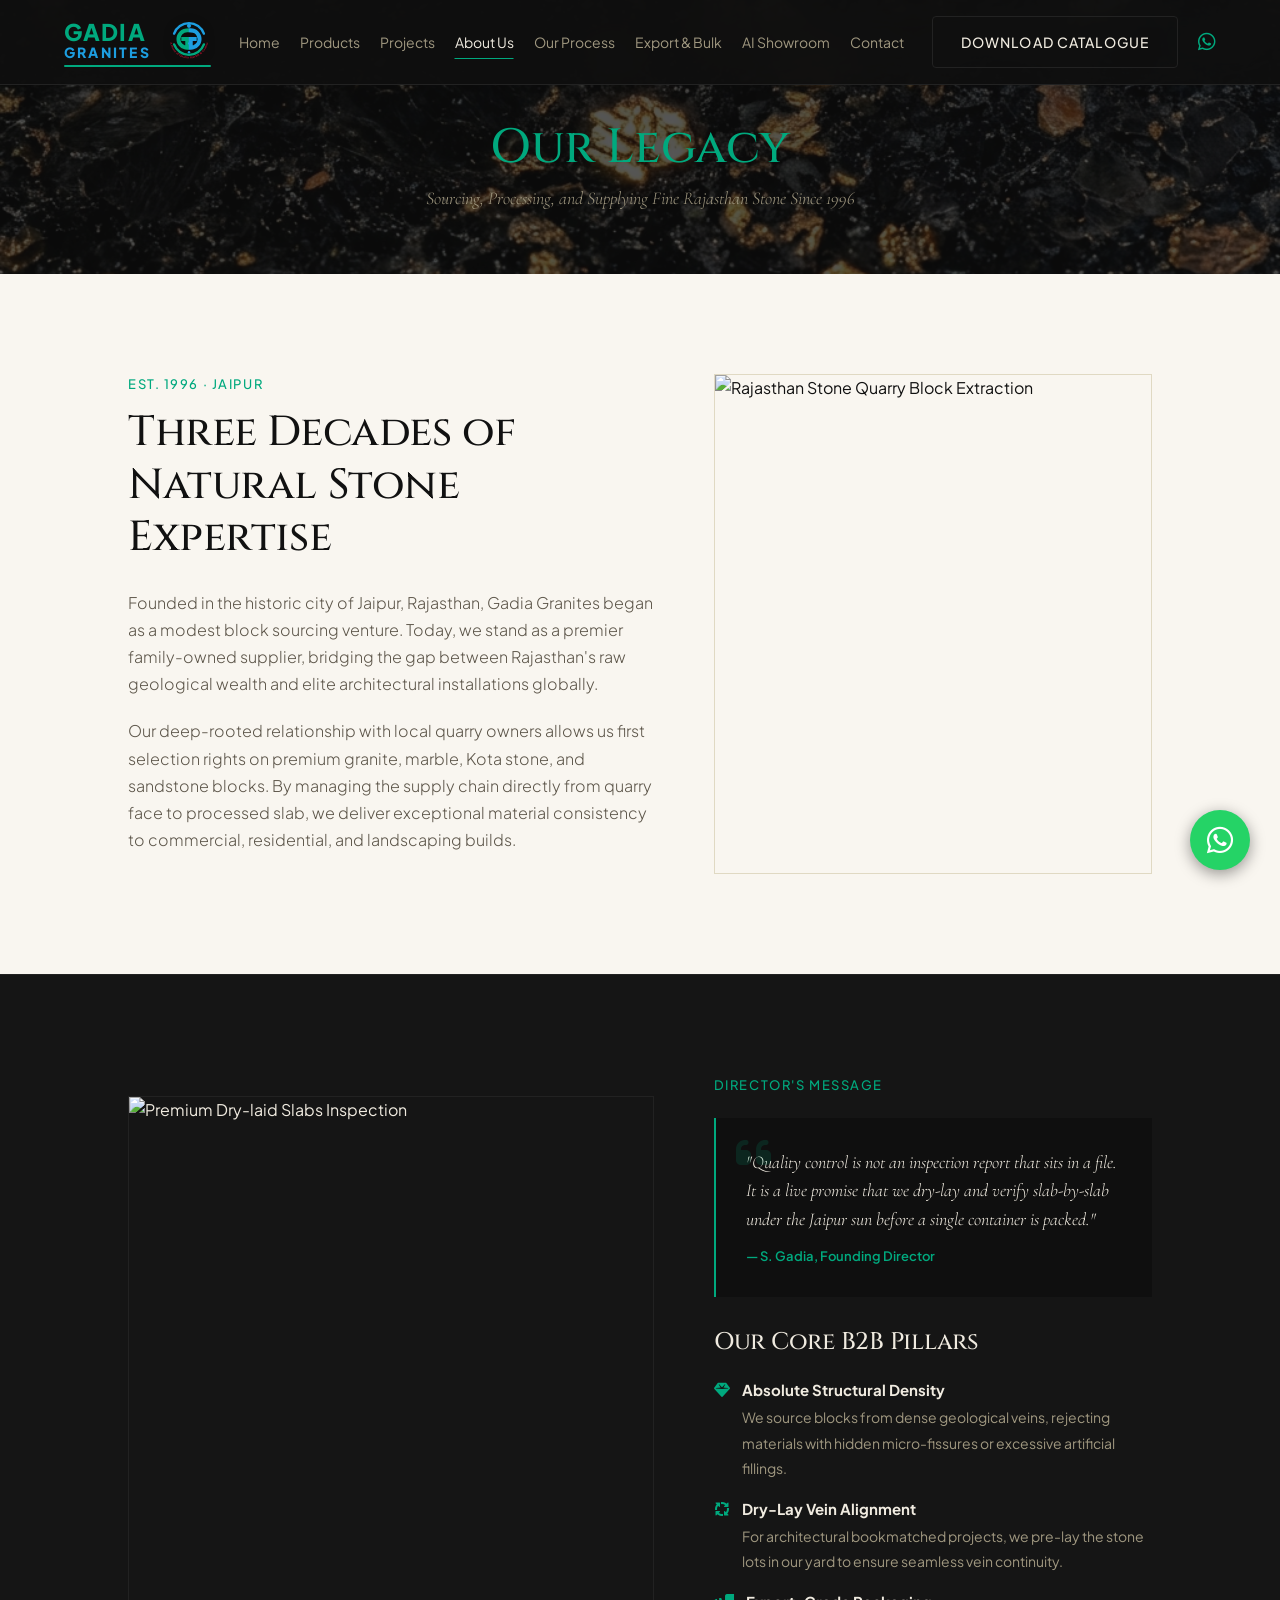
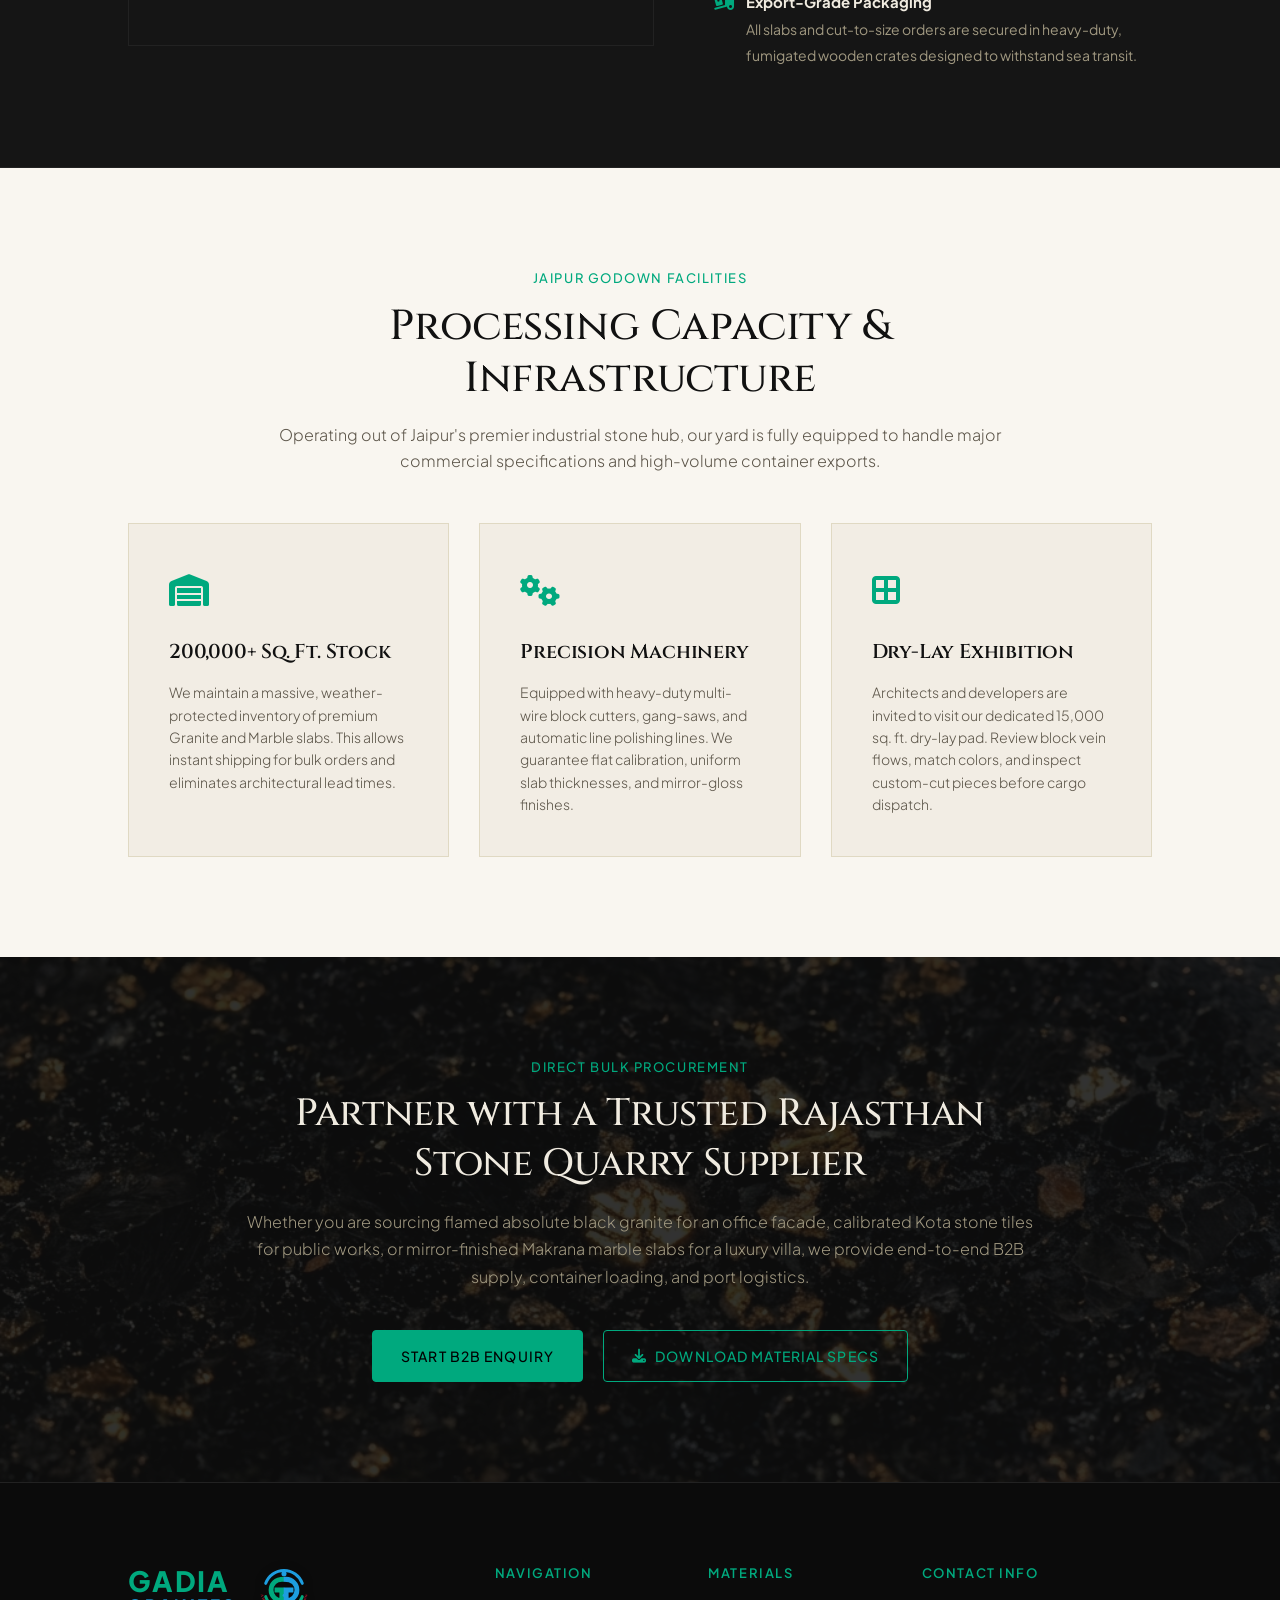
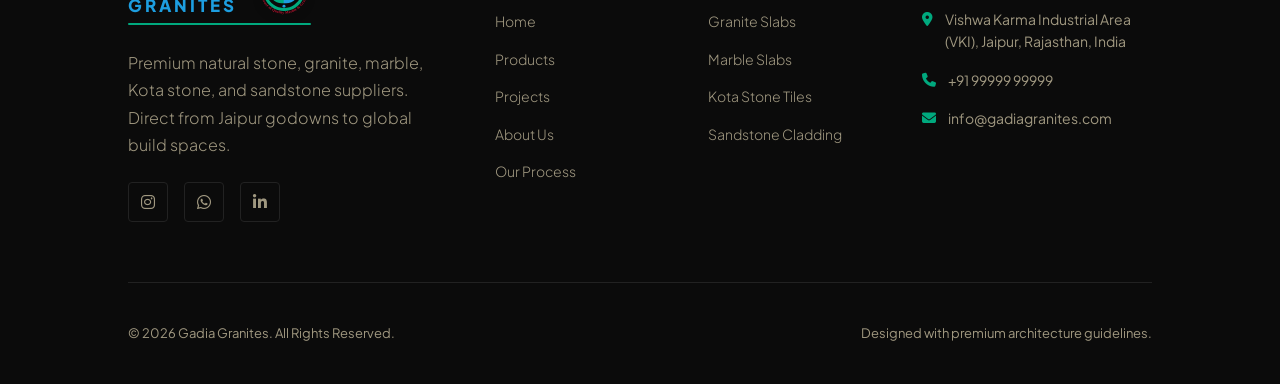
==== commit f71e1d50: "feat: Add WhatsApp AI Showroom Consultant and Webhook" ====
--- a/about.html
+++ b/about.html
@@ -37,6 +37,7 @@
         <li><a href="about.html" class="nav-link active">About Us</a></li>
         <li><a href="process.html" class="nav-link">Our Process</a></li>
         <li><a href="export.html" class="nav-link">Export & Bulk</a></li>
+        <li><a href="consultant.html" class="nav-link">AI Showroom</a></li>
         <li><a href="contact.html" class="nav-link">Contact</a></li>
       </ul>
     </nav>
@@ -63,6 +64,7 @@
       <li><a href="about.html" class="nav-link">About Us</a></li>
       <li><a href="process.html" class="nav-link">Our Process</a></li>
       <li><a href="export.html" class="nav-link">Export & Bulk</a></li>
+      <li><a href="consultant.html" class="nav-link">AI Showroom</a></li>
       <li><a href="contact.html" class="nav-link">Contact</a></li>
       <li style="margin-top: 20px;">
         <a href="assets/catalogue.pdf" download class="btn btn-primary" style="width: auto;">Download Catalogue</a>
